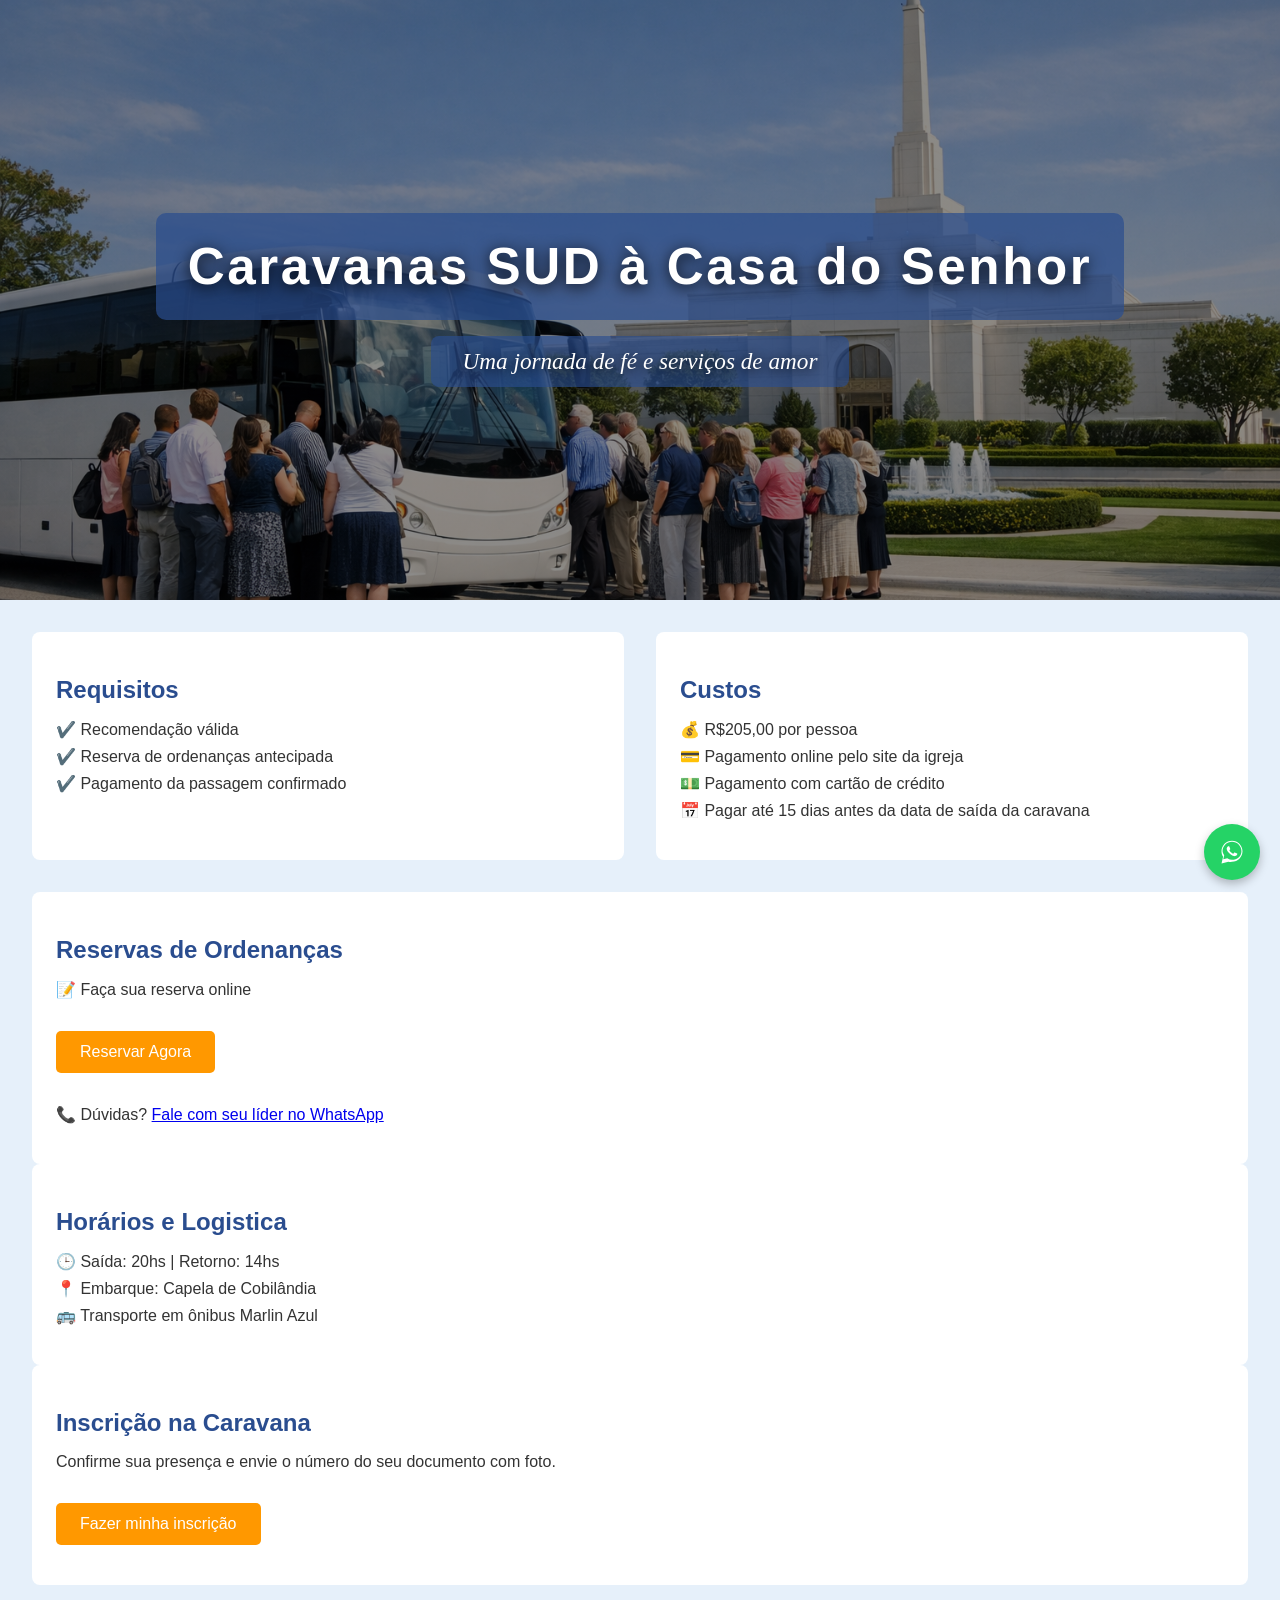
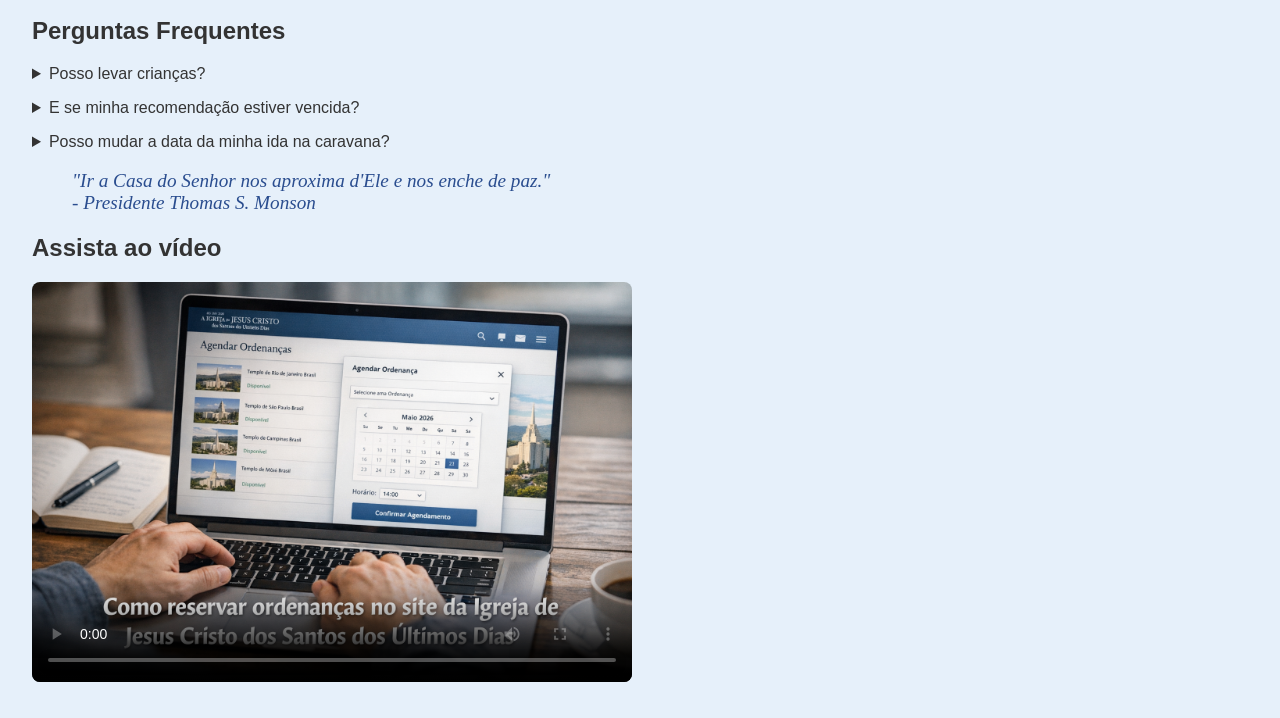
==== index.html @ b92675b8 "melhora no whats" ====
<!DOCTYPE html>
<html lang="pt-BR">
<head>
    <meta charset="UTF-8">
    <meta name="viewport" content="width=device-width, initial-scale=1.0">
    <title>Caravanas SUD ao Templo</title>
	<!-- Estilo CSS -->
    <link rel="stylesheet" href="style.css" />
</head>
<body>
    <header>
        <!-- Imagem do cabeçalho -->
        <img src="img/onibus_com_templo.png" alt="Ônibus e templo" class="header-img" />
        <!-- Texto sobre a imagem do cabeçalho -->
        <div class="header-text">
            <h1>Caravanas SUD à Casa do Senhor</h1>
            <p class="subtitle">Uma jornada de fé e serviços de amor</p>
        </div>
	</header>
	
	<main>
		<!-- Seção de requisitos -->
		<section class="grid">
			<!-- Cartão de requisitos -->
			<div class="card">
				<!-- Título do cartão -->
				<h2>Requisitos</h2>
				<!-- Lista de requisitos -->
				<ul>
					<li>✔️ Recomendação válida</li>
					<li>✔️ Reserva de ordenanças antecipada</li>
					<li>✔️ Pagamento da passagem confirmado</li>
				</ul>
			</div>
			<!-- Cartão de custos -->
			<div class="card">
				<!-- Título do cartão -->
				<h2>Custos</h2>
				<!-- Lista de custos -->
				<ul>
					<li>💰 R$205,00 por pessoa</li>
					<li>💳 Pagamento online pelo site da igreja</li>
					<li>💵 Pagamento com cartão de crédito</li>
					<li>📅 Pagar até 15 dias antes da data de saída da caravana</li>
				</ul>
			</div>
		</section>
		<!-- Seção de reservas -->
		<section class="reservas">
			<!-- Cartão de reservas -->
			<div class="card">
				<h2>Reservas de Ordenanças</h2>
				<p>📝 Faça sua reserva online</p>
				<!-- Botão de reserva -->
				<button onclick="window.open('https://www.churchofjesuschrist.org/', '_blank')">Reservar Agora</button>
				<p>📞 Dúvidas? <a id="linkDuvidasWhatsapp" href="https://wa.me/5527988571560" target="_blank" rel="noopener">Fale com seu líder no WhatsApp</a></p>
			</div>
			<!-- Cartão de horários e logística -->
			<div class="card">
				<h2>Horários e Logistica</h2>
				<ul>
					<li>🕒 Saída: 20hs | Retorno: 14hs</li>
					<li>📍 Embarque: Capela de Cobilândia</li>
					<li>🚌 Transporte em ônibus Marlin Azul</li>
				</ul>
			</div>
		</section>
		<!-- Seção de inscrição -->
		<section class="inscricao">
			<div class="card">
				<h2>Inscrição na Caravana</h2>
				<p>Confirme sua presença e envie o número do seu documento com foto.</p>
				<button id="btnAbrirInscricao">Fazer minha inscrição</button>
			</div>
		</section>

		<!-- Modal de inscrição (busca -> confirmação -> documento -> sucesso) -->
		<div id="modalConfirmacao" class="modal-overlay" hidden>
			<div class="modal">
				<button id="btnFecharModalX" class="modal-fechar" aria-label="Fechar">&times;</button>

				<div id="etapaBusca">
					<h3>Digite seu nome completo</h3>
					<div class="busca-nome">
						<input type="text" id="inputNome" placeholder="Digite seu nome..." autocomplete="off" />
						<ul id="listaResultados" class="resultados-busca" hidden></ul>
					</div>
					<p id="buscaMensagem" class="busca-mensagem" hidden></p>
				</div>

				<div id="etapaConfirmar" hidden>
					<h3>É você?</h3>
					<p id="modalNome" class="modal-nome"></p>
					<p id="modalNascimento" class="modal-nascimento"></p>
					<div class="modal-botoes">
						<button id="btnConfirmarSim">Sim, sou eu</button>
						<button id="btnConfirmarNao" class="btn-secundario">Não sou eu</button>
					</div>
				</div>

				<div id="etapaDocumento" hidden>
					<h3>Confirmar inscrição</h3>
					<label for="inputDocumento">Número do documento (com foto)</label>
					<input type="text" id="inputDocumento" placeholder="Ex: nº do RG ou CNH" />
					<button id="btnEnviarInscricao">Enviar inscrição</button>
					<p id="modalErro" class="modal-erro" hidden></p>
				</div>

				<div id="etapaSucesso" hidden>
					<p class="modal-sucesso">✅ Inscrição confirmada com sucesso!</p>
					<button id="btnFecharModal">Fechar</button>
				</div>
			</div>
		</div>

		<!-- Seção de perguntas frequentes -->
		<section class="faq">
			<h2>Perguntas Frequentes</h2>
			<!-- Pergunta 1 -->
			<details><summary>Posso levar crianças?</summary>Sim, desde que tenha um adulto responsável para cuidar dela</details>
			<!-- Pergunta 2 -->
			<details><summary>E se minha recomendação estiver vencida?</summary>É necessário renová-la antes da data de saída da caravana, se esse for o seu caso recomenda-se entrar em contato com o secretário da sua Ala e solicitar uma entrevista com um membro do bispado o mas rápido possível</details>
			<!-- Pergunta 3 -->
			<details><summary>Posso mudar a data da minha ida na caravana?</summary>Sim, desde que haja vagas disponíveis e seja feito dentro do prazo estabelecido que é de 15 dias antes da data de saída</details>
		</section>
		<!-- Seção de inspiração -->
		<section class="inspiração">
			<blockquote>"Ir a Casa do Senhor nos aproxima d'Ele e nos enche de paz."<br><span>- Presidente Thomas S. Monson</span></blockquote>
		</section>
		<!-- Seção de vídeo -->
		<section class="video">
			<h2>Assista ao vídeo</h2>
			<!-- Vídeo de apresentação -->
			<video id="videoCaravanas" controls width="600" poster="img/poster-reservas.png">
				<source src="videos/video-reservas.mp4.mp4" type="video/mp4">
				Seu navegador não suporta vídeo HTML5.
			</video>
		</section>
	</main>

	<!-- Botão flutuante de WhatsApp -->
	<a id="btnWhatsappFlutuante" href="https://wa.me/5527988571560" target="_blank" rel="noopener" class="whatsapp-flutuante" aria-label="Falar com o líder no WhatsApp">
		<svg viewBox="0 0 32 32" width="28" height="28" fill="#ffffff" aria-hidden="true">
			<path d="M16.004 3C9.377 3 4 8.373 4 15c0 2.34.66 4.523 1.804 6.383L4 29l7.803-1.77A11.94 11.94 0 0 0 16.004 27C22.63 27 28 21.627 28 15S22.63 3 16.004 3Zm0 21.818a9.77 9.77 0 0 1-4.98-1.363l-.357-.213-4.63 1.05 1.08-4.51-.234-.37A9.78 9.78 0 0 1 5.2 15c0-5.965 4.84-10.818 10.804-10.818S26.8 9.035 26.8 15 21.968 24.818 16.004 24.818Zm5.4-7.34c-.296-.15-1.75-.865-2.02-.964-.272-.1-.47-.148-.668.148-.198.297-.766.964-.94 1.163-.173.198-.346.223-.643.074-.296-.148-1.252-.462-2.385-1.474-.882-.788-1.478-1.76-1.65-2.057-.173-.297-.018-.457.13-.605.134-.133.297-.347.445-.52.148-.174.198-.298.297-.496.099-.198.05-.372-.025-.52-.074-.149-.667-1.61-.914-2.204-.24-.578-.484-.5-.667-.51-.173-.008-.371-.01-.569-.01-.198 0-.52.074-.792.372-.272.297-1.04 1.017-1.04 2.48 0 1.463 1.065 2.876 1.213 3.075.148.198 2.096 3.2 5.078 4.487.71.306 1.263.489 1.694.626.712.227 1.36.195 1.872.118.571-.085 1.75-.716 1.997-1.408.247-.693.247-1.286.173-1.41-.074-.123-.271-.198-.568-.347Z"/>
		</svg>
	</a>

	<!-- Modal: sobre o que a pessoa tem dúvidas -->
	<div id="modalDuvidas" class="modal-overlay" hidden>
		<div class="modal">
			<button id="btnFecharModalDuvidasX" class="modal-fechar" aria-label="Fechar">&times;</button>

			<div id="etapaAssunto">
				<h3>Sobre o que você tem dúvidas?</h3>
				<ul class="lista-assuntos">
					<li data-assunto="Requisitos para participar">Requisitos para participar</li>
					<li data-assunto="Custos e pagamento">Custos e pagamento</li>
					<li data-assunto="Reservas de Ordenanças">Reservas de Ordenanças</li>
					<li data-assunto="Horários e embarque">Horários e embarque</li>
					<li data-assunto="Inscrição na caravana">Inscrição na caravana</li>
					<li data-assunto="Outro assunto">Outro assunto</li>
				</ul>
			</div>

			<div id="etapaConfirmarDuvida" hidden>
				<h3>Confirmar mensagem</h3>
				<p id="previewMensagemDuvida" class="modal-nome"></p>
				<div class="modal-botoes">
					<button id="btnEnviarDuvidaWhatsapp">Enviar no WhatsApp</button>
					<button id="btnVoltarAssunto" class="btn-secundario">Voltar</button>
				</div>
			</div>
		</div>
	</div>

	<!-- Script principal -->
	<script src="script.js"></script>
</body>
</html>
---- style.css ----
/* Estilos para a página de Caravanas SUD ao Templo */
*, *::before, *::after {
	box-sizing: border-box;
}
body {
	font-family: 'Open Sans', sans-serif;
	background-color: #E6F0FA;
	color: #333;
	margin: 0;
	padding: 0;
}
/* Estilos para o cabeçalho */
header {
	position: relative;
	text-align: center;
}
/* Estilos para a imagem do cabeçalho */
.header-img {
	width: 100%;
	max-height: 600px;
	object-fit: cover;
	display: block;
}
/* Overlay de texto sobre a imagem do cabeçalho */
.header-text {
	position: absolute;
	top: 0;
	right: 0;
	bottom: 0;
	left: 0;
	display: flex;
	flex-direction: column;
	justify-content: center;
	align-items: center;
	padding: 2rem;
	color: #ffffff;
	background: linear-gradient(rgba(0,0,0,0.45), rgba(0,0,0,0.45));
}
.header-text h1 {
	font-family: 'Montserrat', sans-serif;
	font-size: 3.2rem;
	font-weight: 700;
	letter-spacing: 0.05em;
	margin: 0;
	text-shadow: 0 3px 15px rgba(0, 0, 0, 0.9);
	padding: 1.5rem 2rem;
	background: rgba(42, 77, 143, 0.7);
	border-radius: 10px;
}
.header-text .subtitle {
	font-family: 'Marriweather', serif;
	font-style: italic;
	font-size: 1.45rem;
	margin: 1rem 0 0;
	max-width: 900px;
	text-shadow: 0 2px 12px rgba(0, 0, 0, 0.9);
	padding: 0.75rem 2rem;
	background: rgba(42, 77, 143, 0.65);
	border-radius: 8px;
}
/* Estilos para o conteúdo principal */
main {
	padding: 2rem;
}
/* Estilos para a seção de informações e logística */
.grid {
	display: flex;
	gap: 2rem;
	flex-wrap: wrap;
	margin-bottom: 2rem;
}
/* Estilos para os cartões de informações */
.card {
	background-color: #ffffff;
	border-radius: 8px;
	padding: 1.5rem;
	flex: 1;
	min-width: 280px;
	box-shadow: 0 2px 6px rgba(0,0,0,0,.1);
}
/* Estilos para os títulos dos cartões */
.card h2 {
	color: #2A4D8F;
	margin-bottom: 1rem;
}
/* Estilos para as listas dentro dos cartões */
.card ul{
	list-style: none;
	padding: 0;
}
/* Estilos para os itens das listas dentro dos cartões */
.card li {
	margin-bottom: 0.5rem;
}
/* Estilos para os botões de ação */
button {
	background-color: #FF9800;
	color: white;
	border: none;
	padding: 0.75rem 1.5rem;
	font-size: 1rem;
	border-radius: 5px;
	cursor: pointer;
	margin: 1rem 0;
}
/* Estilos para os botões de ação ao passar o mouse */
.faq details {
	margin-bottom: 1rem;
}
/* Estilos para a seção de inspiração */
.inspiracao {
	text-align: center;
	margin-top: 2rem;
}
/* Estilos para as citações na seção de inspiração */
blockquote {
	font-family: 'Marriweather', serif;
	font-style: italic;
	font-size: 1.2rem;
	color: #2A4D8F;
}
/* Estilos para os autores das citações na seção de inspiração */
.video {
	margin-top: 1rem;
}
/* Estilos para a seção de vídeo */
.video img {
	width: 100%;
	max-width: 400px;
	border-radius: 8px;
}
.video video {
	width: 100%;
	max-width: 600px;
	height: auto;
	border-radius: 8px;
}

/* Botão flutuante de WhatsApp */
.whatsapp-flutuante {
	position: fixed;
	right: 1.25rem;
	bottom: 1.25rem;
	width: 56px;
	height: 56px;
	background-color: #25D366;
	border-radius: 50%;
	display: flex;
	align-items: center;
	justify-content: center;
	box-shadow: 0 4px 10px rgba(0,0,0,0.25);
	z-index: 200;
	text-decoration: none;
}
.whatsapp-flutuante:hover {
	background-color: #1ebe57;
}

/* Estilos para a seção de inscrição */
.inscricao {
	margin-bottom: 2rem;
}
.busca-nome {
	position: relative;
	max-width: 480px;
}
.busca-nome input {
	width: 100%;
	box-sizing: border-box;
	padding: 0.75rem 1rem;
	font-size: 1rem;
	border: 1px solid #ccc;
	border-radius: 5px;
}
.resultados-busca {
	list-style: none;
	margin: 0.25rem 0 0;
	padding: 0;
	position: absolute;
	top: 100%;
	left: 0;
	right: 0;
	background: #fff;
	border: 1px solid #ddd;
	border-radius: 5px;
	box-shadow: 0 4px 10px rgba(0,0,0,0.1);
	max-height: 260px;
	overflow-y: auto;
	z-index: 10;
}
.resultados-busca li {
	padding: 0.65rem 1rem;
	cursor: pointer;
	border-bottom: 1px solid #f0f0f0;
}
.resultados-busca li:last-child {
	border-bottom: none;
}
.resultados-busca li:hover {
	background-color: #E6F0FA;
}
.busca-mensagem {
	margin-top: 0.5rem;
	color: #555;
}

/* Estilos para o modal de confirmação */
.modal-overlay {
	position: fixed;
	inset: 0;
	background: rgba(0,0,0,0.5);
	display: flex;
	align-items: center;
	justify-content: center;
	z-index: 100;
	padding: 1rem;
}
/* [hidden] precisa vencer o display:flex acima, senão o modal aparece mesmo fechado */
.modal-overlay[hidden] {
	display: none;
}
.modal {
	background: #fff;
	border-radius: 8px;
	padding: 2rem;
	max-width: 420px;
	width: 100%;
	position: relative;
}
.modal h3 {
	color: #2A4D8F;
	margin-top: 0;
}
.modal-nome {
	font-size: 1.2rem;
	font-weight: bold;
}
.modal-nascimento {
	color: #555;
}
.modal-botoes {
	display: flex;
	gap: 1rem;
	flex-wrap: wrap;
}
.btn-secundario {
	background-color: #ccc;
	color: #333;
}
.modal-fechar {
	position: absolute;
	top: 0.5rem;
	right: 0.75rem;
	background: none;
	color: #333;
	font-size: 1.5rem;
	padding: 0;
	margin: 0;
	line-height: 1;
}
#etapaDocumento input {
	width: 100%;
	box-sizing: border-box;
	padding: 0.65rem 1rem;
	font-size: 1rem;
	border: 1px solid #ccc;
	border-radius: 5px;
	margin: 0.5rem 0 1rem;
}
.modal-erro {
	color: #c0392b;
}
.modal-sucesso {
	font-size: 1.1rem;
}

/* Estilos para o modal de dúvidas */
.lista-assuntos {
	list-style: none;
	margin: 0;
	padding: 0;
}
.lista-assuntos li {
	padding: 0.75rem 1rem;
	border: 1px solid #ddd;
	border-radius: 5px;
	margin-bottom: 0.6rem;
	cursor: pointer;
}
.lista-assuntos li:hover {
	background-color: #E6F0FA;
	border-color: #2A4D8F;
}

/* Responsividade para tablets e celulares */
@media (max-width: 768px) {
	main {
		padding: 1rem;
	}
	.header-img {
		max-height: 320px;
	}
	.header-text {
		padding: 1rem;
	}
	.header-text h1 {
		font-size: 2rem;
		padding: 1rem 1.25rem;
	}
	.header-text .subtitle {
		font-size: 1.1rem;
		padding: 0.5rem 1.25rem;
	}
	.grid {
		gap: 1rem;
	}
	.card {
		min-width: 100%;
		padding: 1.25rem;
	}
	button {
		width: 100%;
		padding: 0.85rem 1rem;
	}
	.modal-botoes {
		flex-direction: column;
	}
	.modal-botoes button {
		width: 100%;
	}
	.modal {
		padding: 1.5rem;
	}
	.busca-nome {
		max-width: 100%;
	}
	.whatsapp-flutuante {
		right: 1rem;
		bottom: 1rem;
		width: 50px;
		height: 50px;
	}
}

@media (max-width: 480px) {
	.header-text h1 {
		font-size: 1.5rem;
	}
	.header-text .subtitle {
		font-size: 0.95rem;
	}
}
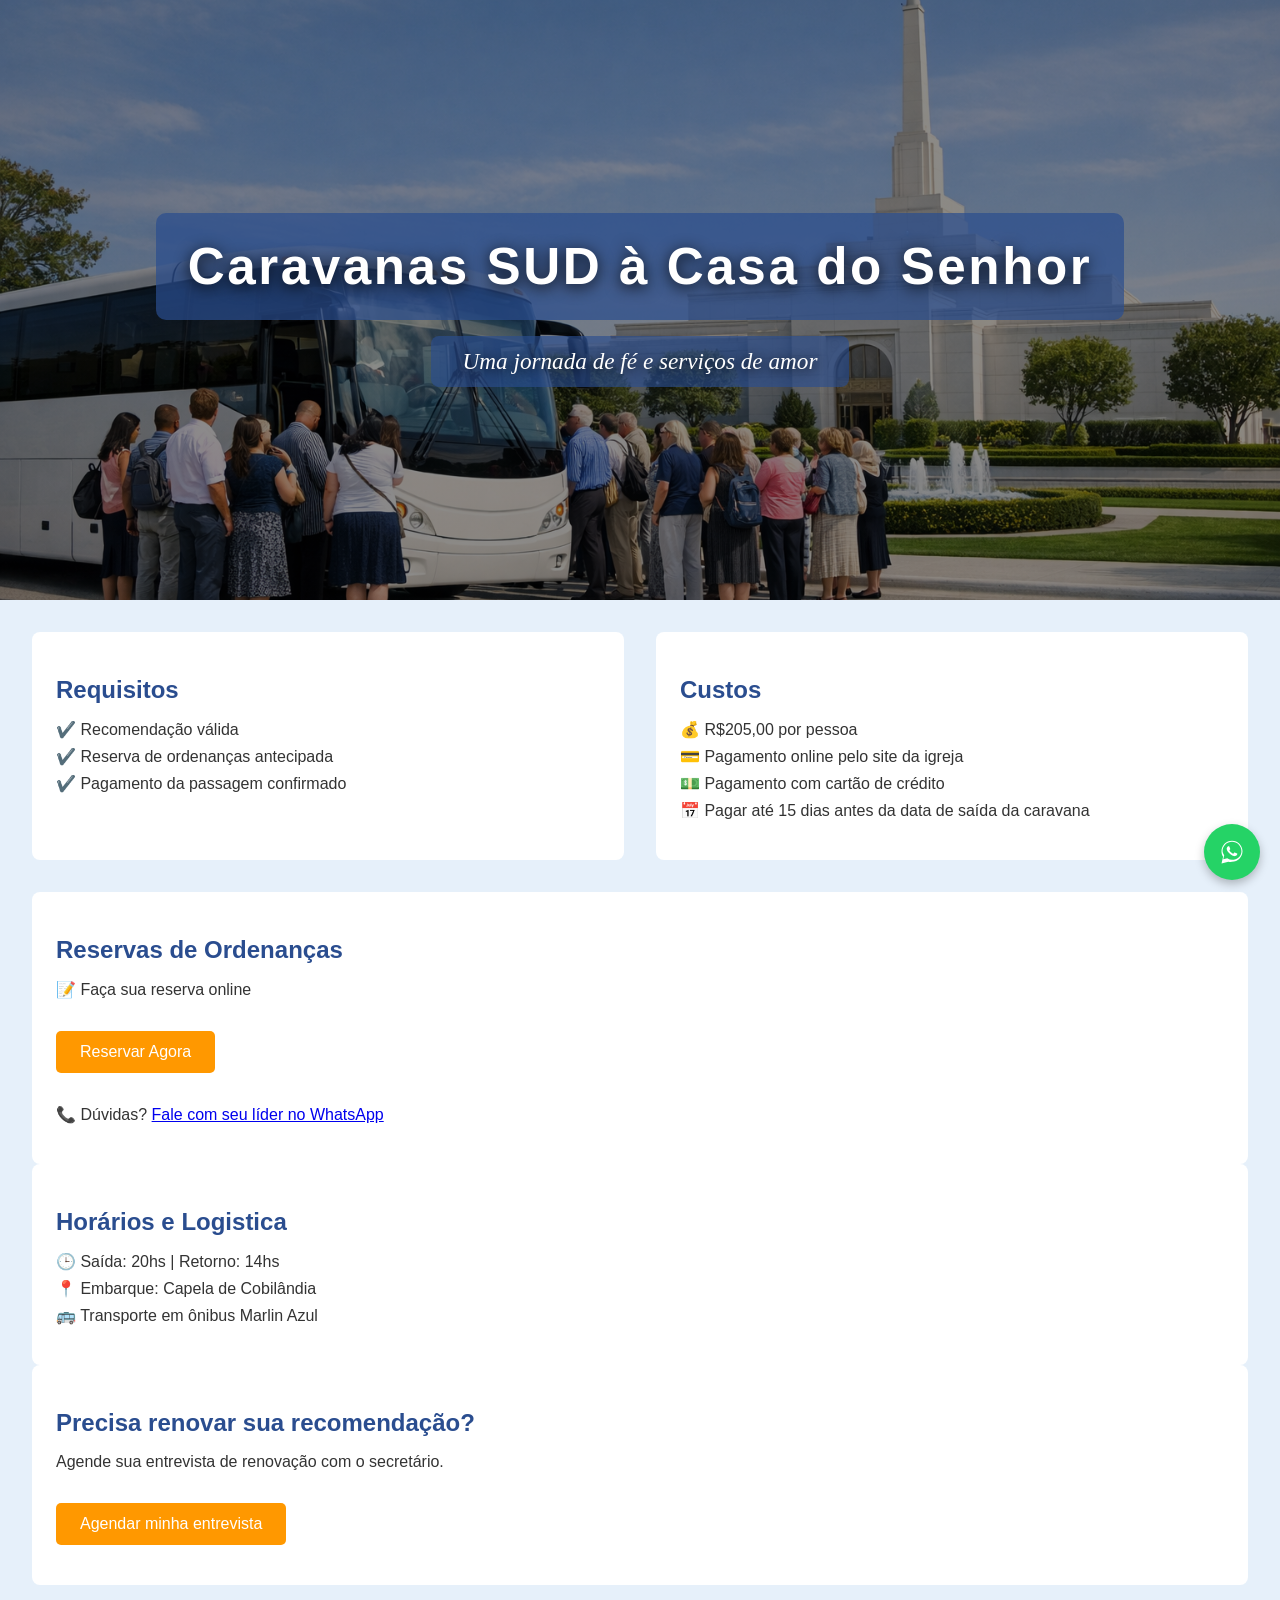
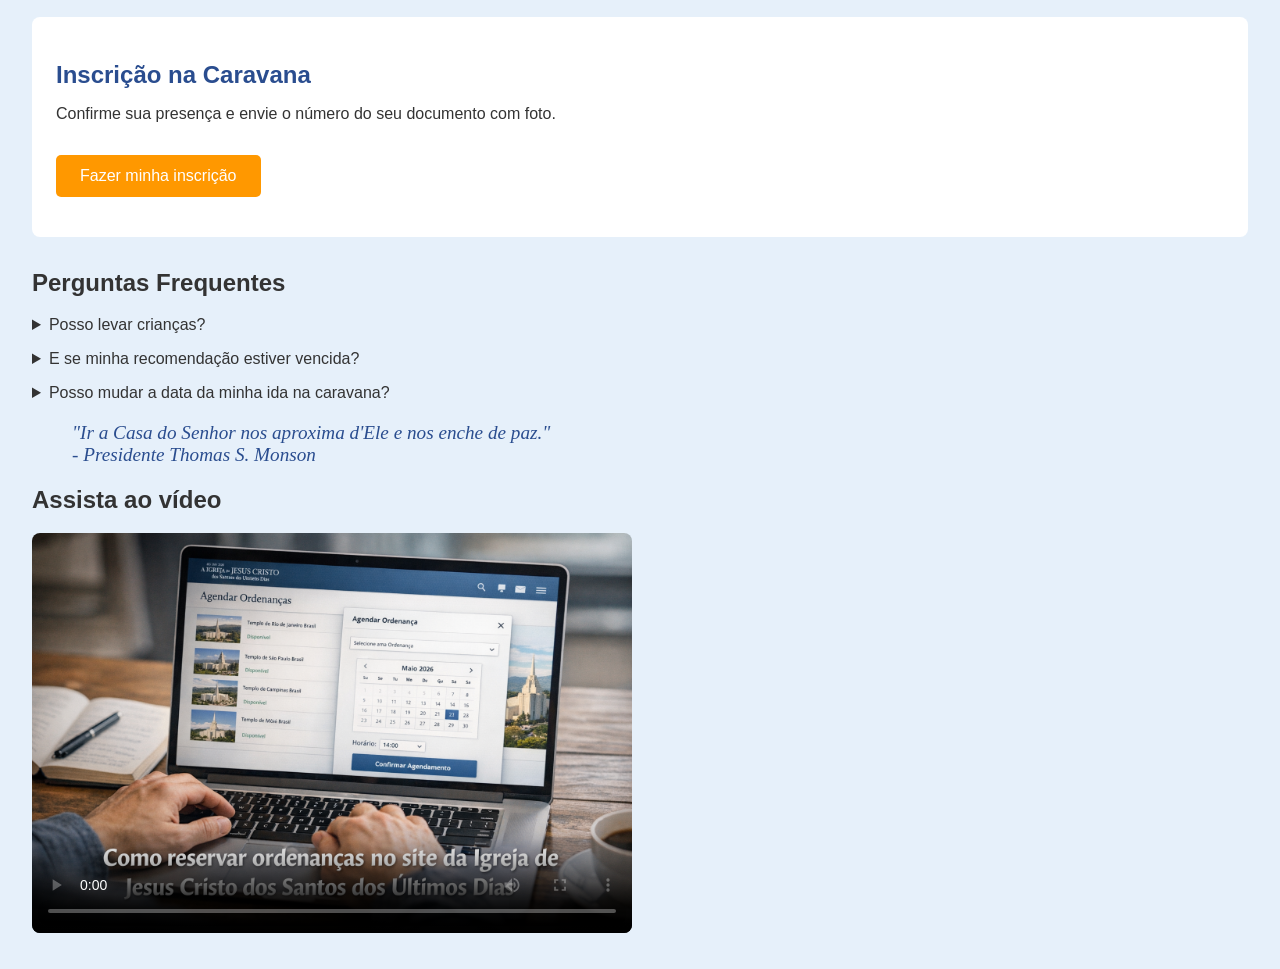
==== commit 06c6132d: "divisão de responsabilidades" ====
--- a/index.html
+++ b/index.html
@@ -4,8 +4,11 @@
     <meta charset="UTF-8">
     <meta name="viewport" content="width=device-width, initial-scale=1.0">
     <title>Caravanas SUD ao Templo</title>
-	<!-- Estilo CSS -->
-    <link rel="stylesheet" href="style.css" />
+	<!-- Estilos -->
+    <link rel="stylesheet" href="css/base.css" />
+    <link rel="stylesheet" href="css/modais.css" />
+    <link rel="stylesheet" href="css/calendario.css" />
+    <link rel="stylesheet" href="css/responsivo.css" />
 </head>
 <body>
     <header>
@@ -17,7 +20,7 @@
             <p class="subtitle">Uma jornada de fé e serviços de amor</p>
         </div>
 	</header>
-	
+
 	<main>
 		<!-- Seção de requisitos -->
 		<section class="grid">
@@ -65,6 +68,15 @@
 				</ul>
 			</div>
 		</section>
+		<!-- Seção de renovação de recomendação -->
+		<section class="recomendacao">
+			<div class="card">
+				<h2>Precisa renovar sua recomendação?</h2>
+				<p>Agende sua entrevista de renovação com o secretário.</p>
+				<button id="btnAgendarEntrevista">Agendar minha entrevista</button>
+			</div>
+		</section>
+
 		<!-- Seção de inscrição -->
 		<section class="inscricao">
 			<div class="card">
@@ -74,44 +86,11 @@
 			</div>
 		</section>
 
-		<!-- Modal de inscrição (busca -> confirmação -> documento -> sucesso) -->
-		<div id="modalConfirmacao" class="modal-overlay" hidden>
-			<div class="modal">
-				<button id="btnFecharModalX" class="modal-fechar" aria-label="Fechar">&times;</button>
+		<!-- Modal de inscrição, carregado de partials/modal-inscricao.html -->
+		<div data-partial="partials/modal-inscricao.html"></div>
 
-				<div id="etapaBusca">
-					<h3>Digite seu nome completo</h3>
-					<div class="busca-nome">
-						<input type="text" id="inputNome" placeholder="Digite seu nome..." autocomplete="off" />
-						<ul id="listaResultados" class="resultados-busca" hidden></ul>
-					</div>
-					<p id="buscaMensagem" class="busca-mensagem" hidden></p>
-				</div>
-
-				<div id="etapaConfirmar" hidden>
-					<h3>É você?</h3>
-					<p id="modalNome" class="modal-nome"></p>
-					<p id="modalNascimento" class="modal-nascimento"></p>
-					<div class="modal-botoes">
-						<button id="btnConfirmarSim">Sim, sou eu</button>
-						<button id="btnConfirmarNao" class="btn-secundario">Não sou eu</button>
-					</div>
-				</div>
-
-				<div id="etapaDocumento" hidden>
-					<h3>Confirmar inscrição</h3>
-					<label for="inputDocumento">Número do documento (com foto)</label>
-					<input type="text" id="inputDocumento" placeholder="Ex: nº do RG ou CNH" />
-					<button id="btnEnviarInscricao">Enviar inscrição</button>
-					<p id="modalErro" class="modal-erro" hidden></p>
-				</div>
-
-				<div id="etapaSucesso" hidden>
-					<p class="modal-sucesso">✅ Inscrição confirmada com sucesso!</p>
-					<button id="btnFecharModal">Fechar</button>
-				</div>
-			</div>
-		</div>
+		<!-- Modal de agendamento de entrevista, carregado de partials/modal-entrevista.html -->
+		<div data-partial="partials/modal-entrevista.html"></div>
 
 		<!-- Seção de perguntas frequentes -->
 		<section class="faq">
@@ -145,35 +124,15 @@
 		</svg>
 	</a>
 
-	<!-- Modal: sobre o que a pessoa tem dúvidas -->
-	<div id="modalDuvidas" class="modal-overlay" hidden>
-		<div class="modal">
-			<button id="btnFecharModalDuvidasX" class="modal-fechar" aria-label="Fechar">&times;</button>
+	<!-- Modal de dúvidas, carregado de partials/modal-duvidas.html -->
+	<div data-partial="partials/modal-duvidas.html"></div>
 
-			<div id="etapaAssunto">
-				<h3>Sobre o que você tem dúvidas?</h3>
-				<ul class="lista-assuntos">
-					<li data-assunto="Requisitos para participar">Requisitos para participar</li>
-					<li data-assunto="Custos e pagamento">Custos e pagamento</li>
-					<li data-assunto="Reservas de Ordenanças">Reservas de Ordenanças</li>
-					<li data-assunto="Horários e embarque">Horários e embarque</li>
-					<li data-assunto="Inscrição na caravana">Inscrição na caravana</li>
-					<li data-assunto="Outro assunto">Outro assunto</li>
-				</ul>
-			</div>
-
-			<div id="etapaConfirmarDuvida" hidden>
-				<h3>Confirmar mensagem</h3>
-				<p id="previewMensagemDuvida" class="modal-nome"></p>
-				<div class="modal-botoes">
-					<button id="btnEnviarDuvidaWhatsapp">Enviar no WhatsApp</button>
-					<button id="btnVoltarAssunto" class="btn-secundario">Voltar</button>
-				</div>
-			</div>
-		</div>
-	</div>
-
-	<!-- Script principal -->
-	<script src="script.js"></script>
+	<!-- Scripts (nesta ordem: config primeiro, partials carregam os modais, depois cada funcionalidade) -->
+	<script src="js/config.js" defer></script>
+	<script src="js/partials.js" defer></script>
+	<script src="js/video.js" defer></script>
+	<script src="js/inscricao.js" defer></script>
+	<script src="js/duvidas.js" defer></script>
+	<script src="js/entrevista.js" defer></script>
 </body>
-</html>+</html>
--- a/css/base.css
+++ b/css/base.css
@@ -0,0 +1,172 @@
+/* Estilos base do site: reset, cabeçalho, cartões, botões e seções gerais */
+*, *::before, *::after {
+	box-sizing: border-box;
+}
+body {
+	font-family: 'Open Sans', sans-serif;
+	background-color: #E6F0FA;
+	color: #333;
+	margin: 0;
+	padding: 0;
+}
+
+/* Cabeçalho */
+header {
+	position: relative;
+	text-align: center;
+}
+.header-img {
+	width: 100%;
+	max-height: 600px;
+	object-fit: cover;
+	display: block;
+}
+.header-text {
+	position: absolute;
+	top: 0;
+	right: 0;
+	bottom: 0;
+	left: 0;
+	display: flex;
+	flex-direction: column;
+	justify-content: center;
+	align-items: center;
+	padding: 2rem;
+	color: #ffffff;
+	background: linear-gradient(rgba(0,0,0,0.45), rgba(0,0,0,0.45));
+}
+.header-text h1 {
+	font-family: 'Montserrat', sans-serif;
+	font-size: 3.2rem;
+	font-weight: 700;
+	letter-spacing: 0.05em;
+	margin: 0;
+	text-shadow: 0 3px 15px rgba(0, 0, 0, 0.9);
+	padding: 1.5rem 2rem;
+	background: rgba(42, 77, 143, 0.7);
+	border-radius: 10px;
+}
+.header-text .subtitle {
+	font-family: 'Marriweather', serif;
+	font-style: italic;
+	font-size: 1.45rem;
+	margin: 1rem 0 0;
+	max-width: 900px;
+	text-shadow: 0 2px 12px rgba(0, 0, 0, 0.9);
+	padding: 0.75rem 2rem;
+	background: rgba(42, 77, 143, 0.65);
+	border-radius: 8px;
+}
+
+/* Conteúdo principal */
+main {
+	padding: 2rem;
+}
+
+/* Seção em grade (requisitos/custos) */
+.grid {
+	display: flex;
+	gap: 2rem;
+	flex-wrap: wrap;
+	margin-bottom: 2rem;
+}
+
+/* Cartões de informação */
+.card {
+	background-color: #ffffff;
+	border-radius: 8px;
+	padding: 1.5rem;
+	flex: 1;
+	min-width: 280px;
+	box-shadow: 0 2px 6px rgba(0,0,0,0,.1);
+}
+.card h2 {
+	color: #2A4D8F;
+	margin-bottom: 1rem;
+}
+.card ul {
+	list-style: none;
+	padding: 0;
+}
+.card li {
+	margin-bottom: 0.5rem;
+}
+
+/* Botões de ação */
+button {
+	background-color: #FF9800;
+	color: white;
+	border: none;
+	padding: 0.75rem 1.5rem;
+	font-size: 1rem;
+	font-family: inherit;
+	border-radius: 5px;
+	cursor: pointer;
+	margin: 1rem 0;
+	transition: background-color 0.15s ease, transform 0.1s ease;
+}
+button:hover {
+	background-color: #e08600;
+}
+button:active {
+	transform: scale(0.98);
+}
+
+/* Perguntas frequentes */
+.faq details {
+	margin-bottom: 1rem;
+}
+
+/* Seção de inspiração */
+.inspiracao {
+	text-align: center;
+	margin-top: 2rem;
+}
+blockquote {
+	font-family: 'Marriweather', serif;
+	font-style: italic;
+	font-size: 1.2rem;
+	color: #2A4D8F;
+}
+
+/* Seção de vídeo */
+.video {
+	margin-top: 1rem;
+}
+.video img {
+	width: 100%;
+	max-width: 400px;
+	border-radius: 8px;
+}
+.video video {
+	width: 100%;
+	max-width: 600px;
+	height: auto;
+	border-radius: 8px;
+}
+
+/* Seção de inscrição / recomendação (só o espaçamento; o resto está em modais.css) */
+.inscricao,
+.recomendacao {
+	margin-bottom: 2rem;
+}
+
+/* Botão flutuante de WhatsApp */
+.whatsapp-flutuante {
+	position: fixed;
+	right: 1.25rem;
+	bottom: 1.25rem;
+	width: 56px;
+	height: 56px;
+	background-color: #25D366;
+	border-radius: 50%;
+	display: flex;
+	align-items: center;
+	justify-content: center;
+	box-shadow: 0 4px 10px rgba(0,0,0,0.25);
+	z-index: 200;
+	text-decoration: none;
+}
+.whatsapp-flutuante:hover {
+	background-color: #1ebe57;
+}
--- a/css/modais.css
+++ b/css/modais.css
@@ -0,0 +1,191 @@
+/* Estilos comuns aos 3 modais (inscrição, dúvidas e agendamento de entrevista) */
+
+/* Campo de busca por nome (modal de inscrição) */
+.busca-nome {
+	position: relative;
+	max-width: 480px;
+}
+.busca-nome input {
+	width: 100%;
+	box-sizing: border-box;
+	padding: 0.75rem 1rem;
+	font-size: 1rem;
+	border: 1px solid #ccc;
+	border-radius: 5px;
+}
+.resultados-busca {
+	list-style: none;
+	margin: 0.25rem 0 0;
+	padding: 0;
+	position: absolute;
+	top: 100%;
+	left: 0;
+	right: 0;
+	background: #fff;
+	border: 1px solid #ddd;
+	border-radius: 5px;
+	box-shadow: 0 4px 10px rgba(0,0,0,0.1);
+	max-height: 260px;
+	overflow-y: auto;
+	z-index: 10;
+}
+.resultados-busca li {
+	padding: 0.65rem 1rem;
+	cursor: pointer;
+	border-bottom: 1px solid #f0f0f0;
+}
+.resultados-busca li:last-child {
+	border-bottom: none;
+}
+.resultados-busca li:hover {
+	background-color: #E6F0FA;
+}
+.busca-mensagem {
+	margin-top: 0.5rem;
+	color: #555;
+}
+
+/* Estrutura geral do modal */
+.modal-overlay {
+	position: fixed;
+	inset: 0;
+	background: rgba(0,0,0,0.5);
+	display: flex;
+	align-items: center;
+	justify-content: center;
+	z-index: 100;
+	padding: 1rem;
+}
+/* [hidden] precisa vencer o display:flex acima, senão o modal aparece mesmo fechado */
+.modal-overlay[hidden] {
+	display: none;
+}
+.modal {
+	background: #fff;
+	border-radius: 10px;
+	padding: 2rem;
+	max-width: 420px;
+	width: 100%;
+	position: relative;
+	box-shadow: 0 10px 30px rgba(0,0,0,0.3);
+}
+.modal h3 {
+	color: #2A4D8F;
+	margin-top: 0;
+}
+.modal-nome {
+	font-size: 1.2rem;
+	font-weight: bold;
+	color: #2A4D8F;
+}
+.modal-nascimento {
+	color: #555;
+}
+.modal-botoes {
+	display: flex;
+	gap: 1rem;
+	flex-wrap: wrap;
+}
+.btn-secundario {
+	background-color: #e2e6ea;
+	color: #333;
+}
+.btn-secundario:hover {
+	background-color: #d3d8dd;
+}
+.modal-fechar {
+	position: absolute;
+	top: 0.75rem;
+	right: 0.75rem;
+	width: 32px;
+	height: 32px;
+	display: flex;
+	align-items: center;
+	justify-content: center;
+	background: #E6F0FA;
+	color: #2A4D8F;
+	font-size: 1.3rem;
+	padding: 0;
+	margin: 0;
+	line-height: 1;
+	border-radius: 50%;
+}
+.modal-fechar:hover {
+	background: #2A4D8F;
+	color: #fff;
+}
+
+/* Campos de texto dentro do modal (ex: número do documento) */
+#etapaDocumento input {
+	width: 100%;
+	box-sizing: border-box;
+	padding: 0.65rem 1rem;
+	font-size: 1rem;
+	border: 1px solid #ccc;
+	border-radius: 5px;
+	margin: 0.5rem 0 1rem;
+}
+
+/* Seletores (dropdown) dentro do modal, ex: horário da entrevista */
+.modal select {
+	appearance: none;
+	-webkit-appearance: none;
+	-moz-appearance: none;
+	width: 100%;
+	box-sizing: border-box;
+	padding: 0.65rem 2.25rem 0.65rem 1rem;
+	font-size: 1rem;
+	font-family: inherit;
+	color: #333;
+	border: 1px solid #ccc;
+	border-radius: 5px;
+	margin: 0.5rem 0 1rem;
+	background-color: #fff;
+	background-image: url("data:image/svg+xml,%3Csvg xmlns='http://www.w3.org/2000/svg' viewBox='0 0 20 20' fill='%232A4D8F'%3E%3Cpath d='M5.25 7.5L10 12.25L14.75 7.5H5.25Z'/%3E%3C/svg%3E");
+	background-repeat: no-repeat;
+	background-position: right 0.85rem center;
+	background-size: 14px;
+	cursor: pointer;
+	transition: border-color 0.15s ease, box-shadow 0.15s ease;
+}
+.modal select:hover {
+	border-color: #2A4D8F;
+}
+.modal select:focus {
+	outline: none;
+	border-color: #2A4D8F;
+	box-shadow: 0 0 0 3px rgba(42,77,143,0.15);
+}
+
+/* Mensagens de erro e sucesso */
+.modal-erro {
+	color: #c0392b;
+	background-color: #fdecea;
+	border: 1px solid #f5c6c0;
+	border-radius: 5px;
+	padding: 0.65rem 0.9rem;
+	font-size: 0.9rem;
+}
+.modal-sucesso {
+	font-size: 1.1rem;
+}
+
+/* Lista de assuntos (modal de dúvidas) */
+.lista-assuntos {
+	list-style: none;
+	margin: 0;
+	padding: 0;
+}
+.lista-assuntos li {
+	padding: 0.75rem 1rem;
+	border: 1px solid #ddd;
+	border-radius: 5px;
+	margin-bottom: 0.6rem;
+	cursor: pointer;
+	transition: background-color 0.15s ease, border-color 0.15s ease;
+}
+.lista-assuntos li:hover {
+	background-color: #E6F0FA;
+	border-color: #2A4D8F;
+	color: #2A4D8F;
+}
--- a/css/calendario.css
+++ b/css/calendario.css
@@ -0,0 +1,89 @@
+/* Calendário customizado usado no agendamento de entrevista de recomendação */
+.calendario {
+	margin: 0.75rem 0 1rem;
+	background: #F7FAFD;
+	border: 1px solid #e1e8f0;
+	border-radius: 8px;
+	padding: 0.85rem;
+}
+.calendario-cabecalho {
+	display: flex;
+	align-items: center;
+	justify-content: space-between;
+	margin-bottom: 0.6rem;
+}
+.calendario-cabecalho span {
+	font-weight: bold;
+	color: #2A4D8F;
+	text-transform: capitalize;
+}
+.cal-nav {
+	background: #E6F0FA;
+	color: #2A4D8F;
+	border: none;
+	width: 30px;
+	height: 30px;
+	border-radius: 50%;
+	font-size: 1.1rem;
+	padding: 0;
+	margin: 0;
+	line-height: 1;
+}
+.cal-nav:hover {
+	background: #2A4D8F;
+	color: #fff;
+}
+.cal-nav:disabled {
+	opacity: 0.3;
+	cursor: not-allowed;
+	background: #E6F0FA;
+	color: #2A4D8F;
+}
+.calendario-dias-semana {
+	display: grid;
+	grid-template-columns: repeat(7, 1fr);
+	text-align: center;
+	font-size: 0.75rem;
+	color: #8a94a3;
+	margin-bottom: 0.35rem;
+}
+.calendario-grade {
+	display: grid;
+	grid-template-columns: repeat(7, 1fr);
+	gap: 4px;
+}
+.cal-dia {
+	aspect-ratio: 1;
+	width: 100%;
+	border: none;
+	background: #ffffff;
+	border-radius: 6px;
+	font-size: 0.85rem;
+	color: #333;
+	padding: 0;
+	margin: 0;
+	display: flex;
+	align-items: center;
+	justify-content: center;
+}
+.cal-dia:hover:not(:disabled) {
+	background-color: #E6F0FA;
+	color: #2A4D8F;
+}
+.cal-vazio {
+	background: transparent;
+	cursor: default;
+}
+.cal-dia-desabilitado {
+	background: transparent;
+	color: #c9d0da;
+	cursor: not-allowed;
+}
+.cal-dia-hoje {
+	box-shadow: inset 0 0 0 2px #2A4D8F;
+}
+.cal-dia-selecionado {
+	background-color: #FF9800 !important;
+	color: #fff !important;
+	font-weight: bold;
+}
--- a/css/responsivo.css
+++ b/css/responsivo.css
@@ -0,0 +1,58 @@
+/* Responsividade para tablets e celulares */
+@media (max-width: 768px) {
+	main {
+		padding: 1rem;
+	}
+	.header-img {
+		max-height: 320px;
+	}
+	.header-text {
+		padding: 1rem;
+	}
+	.header-text h1 {
+		font-size: 2rem;
+		padding: 1rem 1.25rem;
+	}
+	.header-text .subtitle {
+		font-size: 1.1rem;
+		padding: 0.5rem 1.25rem;
+	}
+	.grid {
+		gap: 1rem;
+	}
+	.card {
+		min-width: 100%;
+		padding: 1.25rem;
+	}
+	button {
+		width: 100%;
+		padding: 0.85rem 1rem;
+	}
+	.modal-botoes {
+		flex-direction: column;
+	}
+	.modal-botoes button {
+		width: 100%;
+	}
+	.modal {
+		padding: 1.5rem;
+	}
+	.busca-nome {
+		max-width: 100%;
+	}
+	.whatsapp-flutuante {
+		right: 1rem;
+		bottom: 1rem;
+		width: 50px;
+		height: 50px;
+	}
+}
+
+@media (max-width: 480px) {
+	.header-text h1 {
+		font-size: 1.5rem;
+	}
+	.header-text .subtitle {
+		font-size: 0.95rem;
+	}
+}
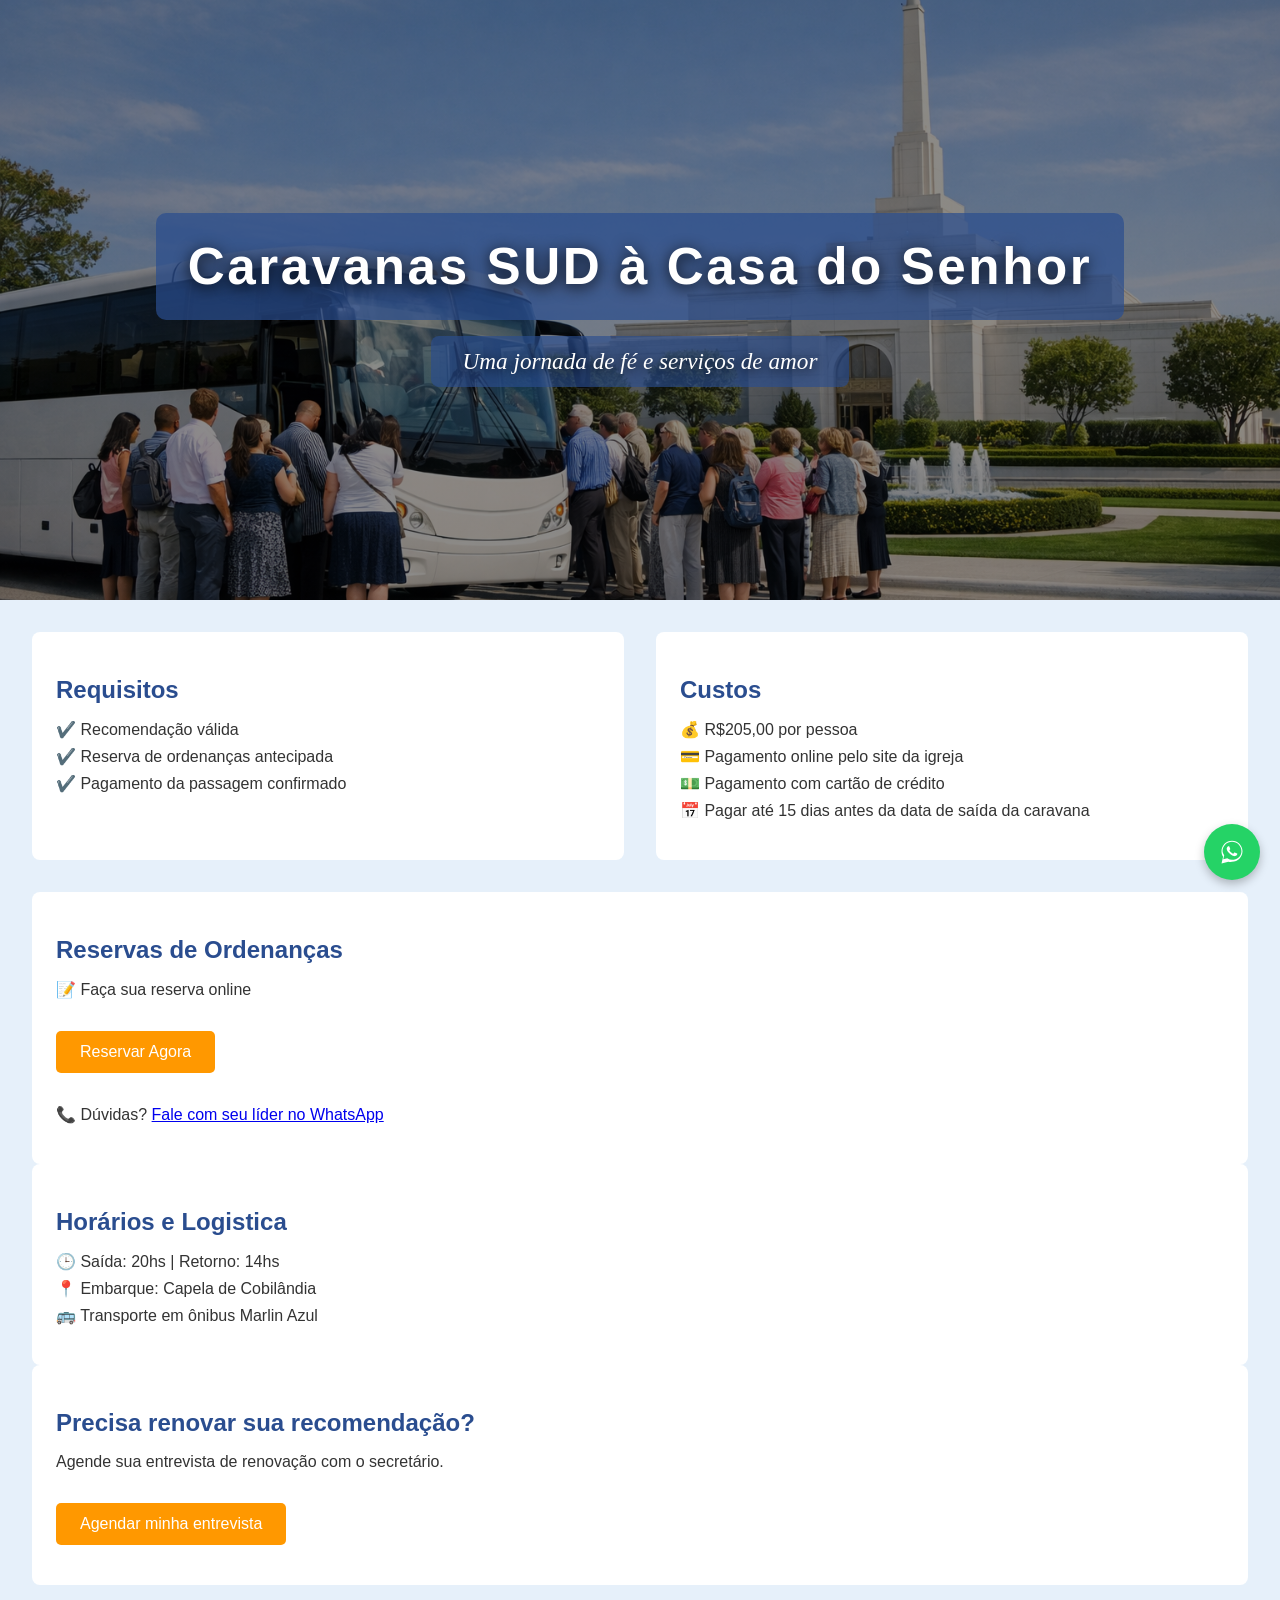
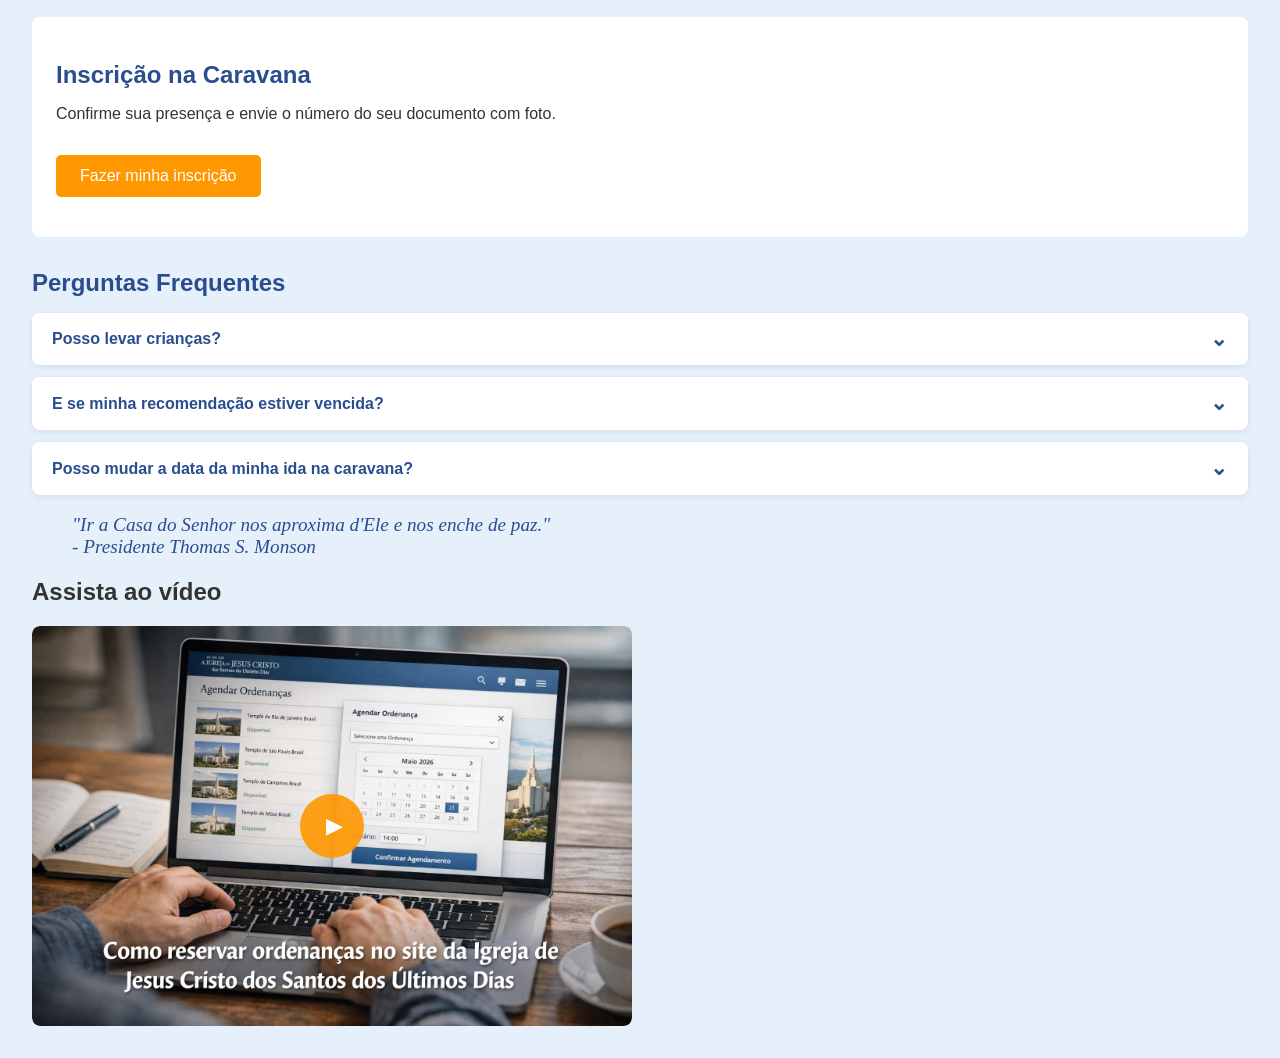
==== commit ebe3d6a0: "melhora do FAQ e player" ====
--- a/index.html
+++ b/index.html
@@ -8,6 +8,7 @@
     <link rel="stylesheet" href="css/base.css" />
     <link rel="stylesheet" href="css/modais.css" />
     <link rel="stylesheet" href="css/calendario.css" />
+    <link rel="stylesheet" href="css/video.css" />
     <link rel="stylesheet" href="css/responsivo.css" />
 </head>
 <body>
@@ -96,11 +97,20 @@
 		<section class="faq">
 			<h2>Perguntas Frequentes</h2>
 			<!-- Pergunta 1 -->
-			<details><summary>Posso levar crianças?</summary>Sim, desde que tenha um adulto responsável para cuidar dela</details>
+			<details>
+				<summary>Posso levar crianças?</summary>
+				<p>Sim, desde que tenha um adulto responsável para cuidar dela</p>
+			</details>
 			<!-- Pergunta 2 -->
-			<details><summary>E se minha recomendação estiver vencida?</summary>É necessário renová-la antes da data de saída da caravana, se esse for o seu caso recomenda-se entrar em contato com o secretário da sua Ala e solicitar uma entrevista com um membro do bispado o mas rápido possível</details>
+			<details>
+				<summary>E se minha recomendação estiver vencida?</summary>
+				<p>É necessário renová-la antes da data de saída da caravana, se esse for o seu caso recomenda-se entrar em contato com o secretário da sua Ala e solicitar uma entrevista com um membro do bispado o mas rápido possível</p>
+			</details>
 			<!-- Pergunta 3 -->
-			<details><summary>Posso mudar a data da minha ida na caravana?</summary>Sim, desde que haja vagas disponíveis e seja feito dentro do prazo estabelecido que é de 15 dias antes da data de saída</details>
+			<details>
+				<summary>Posso mudar a data da minha ida na caravana?</summary>
+				<p>Sim, desde que haja vagas disponíveis e seja feito dentro do prazo estabelecido que é de 15 dias antes da data de saída</p>
+			</details>
 		</section>
 		<!-- Seção de inspiração -->
 		<section class="inspiração">
@@ -109,12 +119,15 @@
 		<!-- Seção de vídeo -->
 		<section class="video">
 			<h2>Assista ao vídeo</h2>
-			<!-- Vídeo de apresentação -->
-			<video id="videoCaravanas" controls width="600" poster="img/poster-reservas.png">
-				<source src="videos/video-reservas.mp4.mp4" type="video/mp4">
-				Seu navegador não suporta vídeo HTML5.
-			</video>
+			<!-- Miniatura clicável que abre o vídeo num modal -->
+			<button type="button" id="btnAbrirVideo" class="video-thumb" aria-label="Assistir ao vídeo">
+				<img src="img/poster-reservas.png" alt="Prévia do vídeo" />
+				<span class="video-play-icon" aria-hidden="true">▶</span>
+			</button>
 		</section>
+
+		<!-- Modal do vídeo, carregado de partials/modal-video.html -->
+		<div data-partial="partials/modal-video.html"></div>
 	</main>
 
 	<!-- Botão flutuante de WhatsApp -->
--- a/css/base.css
+++ b/css/base.css
@@ -113,8 +113,48 @@
 }
 
 /* Perguntas frequentes */
+.faq h2 {
+	color: #2A4D8F;
+	margin-bottom: 1rem;
+}
 .faq details {
-	margin-bottom: 1rem;
+	background-color: #ffffff;
+	border-radius: 8px;
+	padding: 1rem 1.25rem;
+	margin-bottom: 0.75rem;
+	box-shadow: 0 2px 6px rgba(0,0,0,0.08);
+}
+.faq summary {
+	list-style: none;
+	cursor: pointer;
+	font-weight: 600;
+	color: #2A4D8F;
+	display: flex;
+	align-items: center;
+	justify-content: space-between;
+	gap: 1rem;
+}
+.faq summary::-webkit-details-marker {
+	display: none;
+}
+.faq summary::after {
+	content: '⌄';
+	font-size: 1.3rem;
+	line-height: 1;
+	color: #2A4D8F;
+	flex: none;
+	transition: transform 0.2s ease;
+}
+.faq details[open] summary::after {
+	transform: rotate(180deg);
+}
+.faq details[open] summary {
+	margin-bottom: 0.5rem;
+}
+.faq details p {
+	margin: 0;
+	color: #555;
+	line-height: 1.5;
 }
 
 /* Seção de inspiração */
@@ -129,20 +169,9 @@
 	color: #2A4D8F;
 }
 
-/* Seção de vídeo */
+/* Seção de vídeo (miniatura e modal ficam em video.css) */
 .video {
 	margin-top: 1rem;
-}
-.video img {
-	width: 100%;
-	max-width: 400px;
-	border-radius: 8px;
-}
-.video video {
-	width: 100%;
-	max-width: 600px;
-	height: auto;
-	border-radius: 8px;
 }
 
 /* Seção de inscrição / recomendação (só o espaçamento; o resto está em modais.css) */
--- a/css/modais.css
+++ b/css/modais.css
@@ -15,30 +15,58 @@
 }
 .resultados-busca {
 	list-style: none;
-	margin: 0.25rem 0 0;
-	padding: 0;
+	margin: 0.4rem 0 0;
+	padding: 0.35rem;
 	position: absolute;
 	top: 100%;
 	left: 0;
 	right: 0;
 	background: #fff;
-	border: 1px solid #ddd;
-	border-radius: 5px;
-	box-shadow: 0 4px 10px rgba(0,0,0,0.1);
+	border: 1px solid #e1e8f0;
+	border-radius: 8px;
+	box-shadow: 0 8px 20px rgba(0,0,0,0.14);
 	max-height: 260px;
 	overflow-y: auto;
 	z-index: 10;
+	scrollbar-width: thin;
+}
+.resultados-busca::-webkit-scrollbar {
+	width: 8px;
+}
+.resultados-busca::-webkit-scrollbar-thumb {
+	background-color: #d5dce6;
+	border-radius: 4px;
 }
 .resultados-busca li {
-	padding: 0.65rem 1rem;
+	display: flex;
+	align-items: center;
+	gap: 0.65rem;
+	padding: 0.55rem 0.6rem;
+	border-radius: 6px;
 	cursor: pointer;
-	border-bottom: 1px solid #f0f0f0;
-}
-.resultados-busca li:last-child {
-	border-bottom: none;
+	color: #333;
+	font-size: 0.95rem;
+	transition: background-color 0.15s ease, color 0.15s ease;
+}
+.resultados-busca li + li {
+	margin-top: 2px;
 }
 .resultados-busca li:hover {
 	background-color: #E6F0FA;
+	color: #2A4D8F;
+}
+.resultado-avatar {
+	flex: none;
+	width: 30px;
+	height: 30px;
+	border-radius: 50%;
+	background: #2A4D8F;
+	color: #fff;
+	font-size: 0.8rem;
+	font-weight: bold;
+	display: flex;
+	align-items: center;
+	justify-content: center;
 }
 .busca-mensagem {
 	margin-top: 0.5rem;
@@ -78,8 +106,12 @@
 	font-weight: bold;
 	color: #2A4D8F;
 }
+.modal-info {
+	margin: 0.5rem 0 1rem;
+}
 .modal-nascimento {
 	color: #555;
+	margin: 0.2rem 0;
 }
 .modal-botoes {
 	display: flex;
--- a/css/video.css
+++ b/css/video.css
@@ -0,0 +1,71 @@
+/* Miniatura clicável que abre o vídeo no modal */
+.video-thumb {
+	position: relative;
+	display: block;
+	width: 100%;
+	max-width: 600px;
+	padding: 0;
+	margin: 1rem 0 0;
+	border: none;
+	border-radius: 8px;
+	overflow: hidden;
+	cursor: pointer;
+	background: none;
+}
+.video-thumb img {
+	width: 100%;
+	display: block;
+	border-radius: 8px;
+	transition: filter 0.2s ease;
+}
+.video-thumb:hover img {
+	filter: brightness(0.85);
+}
+.video-play-icon {
+	position: absolute;
+	top: 50%;
+	left: 50%;
+	transform: translate(-50%, -50%);
+	width: 64px;
+	height: 64px;
+	border-radius: 50%;
+	background: rgba(255, 152, 0, 0.9);
+	color: #fff;
+	display: flex;
+	align-items: center;
+	justify-content: center;
+	font-size: 1.4rem;
+	padding-left: 4px;
+	transition: transform 0.15s ease, background-color 0.15s ease;
+}
+.video-thumb:hover .video-play-icon {
+	background-color: #FF9800;
+	transform: translate(-50%, -50%) scale(1.08);
+}
+
+/* Modal do vídeo (estilo "cinema": fundo escuro, sem card branco) */
+.modal-overlay-video {
+	background: rgba(0, 0, 0, 0.85);
+}
+.modal-video {
+	max-width: 900px;
+	width: 100%;
+	padding: 0.75rem;
+	background: #111;
+	box-shadow: none;
+}
+.modal-video video {
+	width: 100%;
+	max-height: 80vh;
+	display: block;
+	border-radius: 6px;
+	background: #000;
+}
+.modal-fechar-video {
+	background: rgba(255, 255, 255, 0.15);
+	color: #fff;
+}
+.modal-fechar-video:hover {
+	background: rgba(255, 255, 255, 0.3);
+	color: #fff;
+}
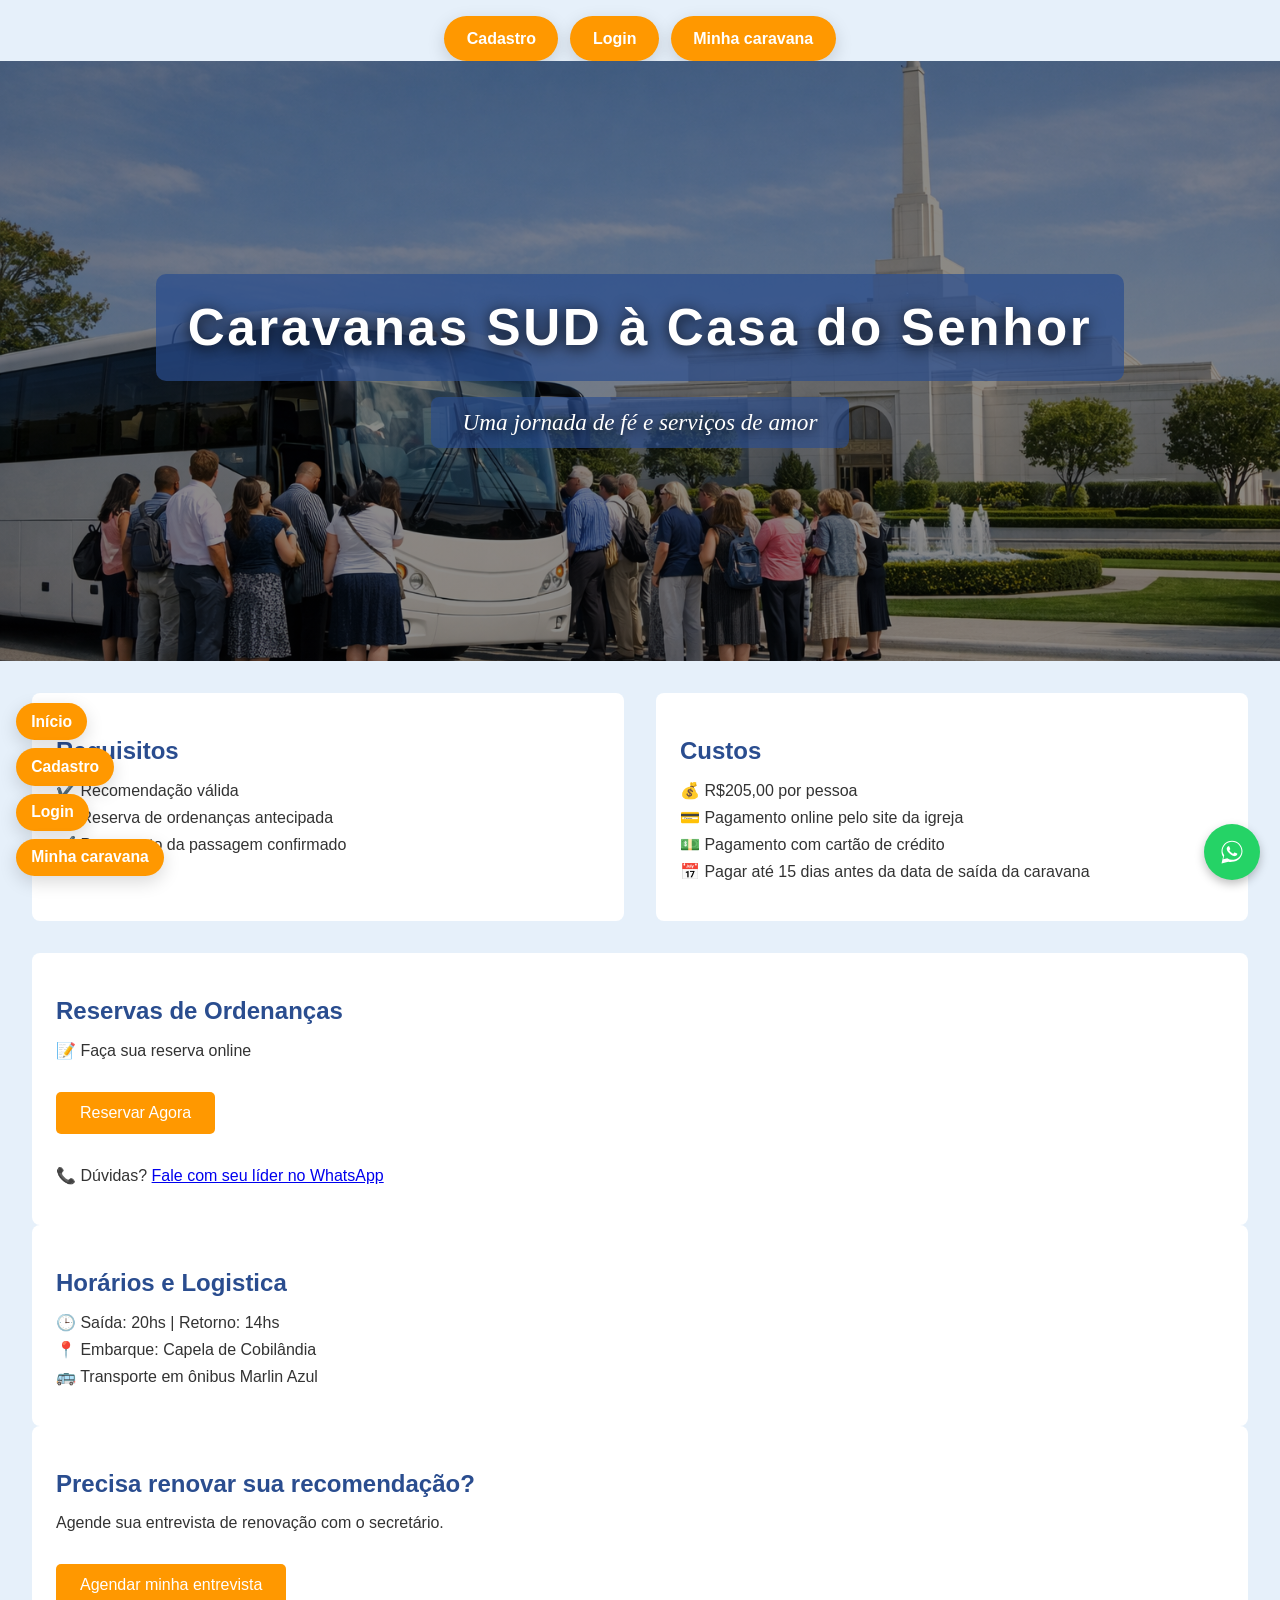
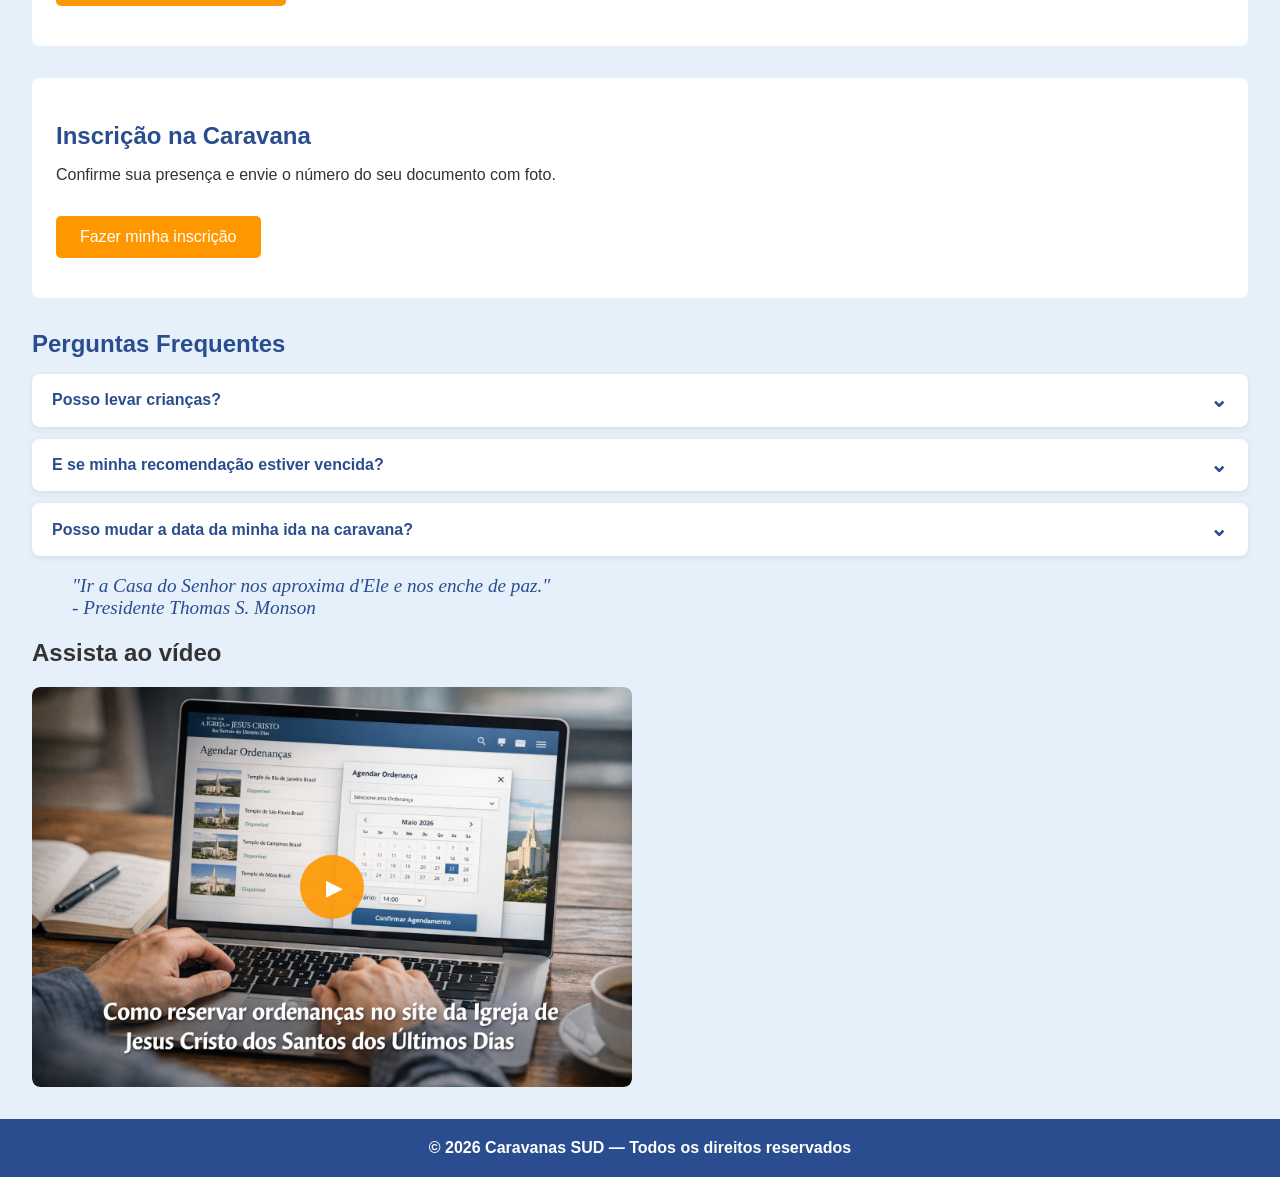
==== commit 05d9194f: "Merge branch 'main' into thierry001 Une as páginas de cadastro/login/minha_caravana (main) com o sis" ====
--- a/index.html
+++ b/index.html
@@ -6,20 +6,28 @@
     <title>Caravanas SUD ao Templo</title>
 	<!-- Estilos -->
     <link rel="stylesheet" href="css/base.css" />
+    <link rel="stylesheet" href="css/nav.css" />
     <link rel="stylesheet" href="css/modais.css" />
     <link rel="stylesheet" href="css/calendario.css" />
     <link rel="stylesheet" href="css/video.css" />
     <link rel="stylesheet" href="css/responsivo.css" />
 </head>
 <body>
-    <header>
-        <!-- Imagem do cabeçalho -->
-        <img src="img/onibus_com_templo.png" alt="Ônibus e templo" class="header-img" />
-        <!-- Texto sobre a imagem do cabeçalho -->
-        <div class="header-text">
-            <h1>Caravanas SUD à Casa do Senhor</h1>
-            <p class="subtitle">Uma jornada de fé e serviços de amor</p>
-        </div>
+    <header id="home">
+        <!-- Navegação principal -->
+		<nav class="top-nav" aria-label="Menu principal">
+			<a href="cadastro.html">Cadastro</a>
+			<a href="login.html">Login</a>
+			<a href="minha_caravana.html">Minha caravana</a>
+		</nav>
+		<!-- Imagem do cabeçalho + texto sobreposto (num wrapper próprio, pra não ficar atrás do menu) -->
+		<div class="header-hero">
+			<img src="img/onibus_com_templo.png" alt="Ônibus e templo" class="header-img" />
+			<div class="header-text">
+				<h1>Caravanas SUD à Casa do Senhor</h1>
+				<p class="subtitle">Uma jornada de fé e serviços de amor</p>
+			</div>
+		</div>
 	</header>
 
 	<main>
@@ -137,8 +145,21 @@
 		</svg>
 	</a>
 
+	<!-- Navegação flutuante para as páginas de cadastro/login/minha caravana (canto esquerdo, pra não bater com o WhatsApp) -->
+	<nav id="floating-nav" class="floating-nav" aria-label="Menu flutuante">
+		<a href="index.html" class="floating-link">Início</a>
+		<a href="cadastro.html" class="floating-link">Cadastro</a>
+		<a href="login.html" class="floating-link">Login</a>
+		<a href="minha_caravana.html" class="floating-link">Minha caravana</a>
+	</nav>
+
 	<!-- Modal de dúvidas, carregado de partials/modal-duvidas.html -->
 	<div data-partial="partials/modal-duvidas.html"></div>
+
+	<!-- Rodapé do site -->
+	<footer class="site-footer">
+		<p>© 2026 Caravanas SUD — Todos os direitos reservados</p>
+	</footer>
 
 	<!-- Scripts (nesta ordem: config primeiro, partials carregam os modais, depois cada funcionalidade) -->
 	<script src="js/config.js" defer></script>
--- a/css/base.css
+++ b/css/base.css
@@ -12,8 +12,10 @@
 
 /* Cabeçalho */
 header {
+	text-align: center;
+}
+.header-hero {
 	position: relative;
-	text-align: center;
 }
 .header-img {
 	width: 100%;
--- a/css/nav.css
+++ b/css/nav.css
@@ -0,0 +1,227 @@
+/* Navegação (menu superior e flutuante), rodapé, e páginas de cadastro/login/minha caravana */
+
+/* Menu superior (dentro do header) */
+.top-nav {
+	display: flex;
+	justify-content: center;
+	gap: 0.75rem;
+	flex-wrap: wrap;
+	margin: 1rem auto 0;
+	padding: 0 1rem;
+}
+.top-nav a,
+.top-nav button {
+	background-color: #FF9800;
+	color: white;
+	border: none;
+	display: inline-flex;
+	align-items: center;
+	justify-content: center;
+	padding: 0.85rem 1.4rem;
+	font-size: 1rem;
+	font-weight: 600;
+	border-radius: 999px;
+	cursor: pointer;
+	box-shadow: 0 6px 18px rgba(0, 0, 0, 0.15);
+	transition: transform 0.18s ease, background-color 0.18s ease, box-shadow 0.18s ease;
+	text-decoration: none;
+}
+.top-nav a:hover,
+.top-nav a:focus-visible,
+.top-nav button:hover,
+.top-nav button:focus-visible {
+	background-color: #ffb74d;
+	transform: translateY(-1px);
+	box-shadow: 0 8px 22px rgba(0, 0, 0, 0.2);
+}
+.top-nav a:focus-visible,
+.top-nav button:focus-visible {
+	outline: 3px solid rgba(255, 255, 255, 0.85);
+	outline-offset: 3px;
+}
+.top-nav .active {
+	background-color: #e57c00;
+}
+/* esconde o link da própria página no menu superior (ex: "Início" na index) */
+.top-nav a.active {
+	display: none;
+}
+
+/* Menu flutuante no canto inferior esquerdo (o direito já é do botão do WhatsApp) */
+.floating-nav {
+	position: fixed;
+	left: 1rem;
+	bottom: 1.5rem;
+	z-index: 150;
+	display: flex;
+	flex-direction: column;
+	gap: 0.5rem;
+	align-items: flex-start;
+}
+.floating-nav .floating-link {
+	background-color: #FF9800;
+	color: #fff;
+	padding: 0.6rem 0.95rem;
+	font-size: 0.98rem;
+	font-weight: 700;
+	border-radius: 999px;
+	text-decoration: none;
+	box-shadow: 0 6px 18px rgba(0, 0, 0, 0.15);
+	display: inline-flex;
+	align-items: center;
+	justify-content: center;
+}
+.floating-nav .floating-link:hover,
+.floating-nav .floating-link:focus-visible {
+	background-color: #ffb74d;
+	transform: translateY(-2px);
+	outline: 3px solid rgba(255,255,255,0.85);
+	outline-offset: 3px;
+}
+
+/* Cabeçalho das páginas de cadastro/login/minha caravana */
+.page-hero {
+	padding: 2rem 1rem;
+	background: linear-gradient(180deg, rgba(42,77,143,0.95) 0%, rgba(42,77,143,0.8) 100%);
+	color: white;
+}
+.page-hero h1 {
+	margin: 0;
+	font-size: 2.5rem;
+}
+.page-hero p {
+	margin: 0.75rem auto 0;
+	max-width: 760px;
+	font-size: 1.1rem;
+}
+
+/* Cartão de formulário (cadastro/login) */
+.form-page,
+.gallery-page {
+	padding: 2rem 1rem;
+}
+.form-card {
+	max-width: 520px;
+	margin: 0 auto;
+	background: white;
+	padding: 2rem;
+	border-radius: 14px;
+	box-shadow: 0 12px 36px rgba(0,0,0,0.12);
+}
+.form-card h2 {
+	margin-top: 0;
+}
+.form-card form {
+	display: grid;
+	gap: 1rem;
+}
+.form-card label {
+	display: grid;
+	gap: 0.35rem;
+	font-weight: 600;
+	color: #2A4D8F;
+}
+.form-card input {
+	padding: 0.9rem 1rem;
+	border: 1px solid #ccc;
+	border-radius: 10px;
+	font-size: 1rem;
+}
+.small-text {
+	margin-top: 1rem;
+	color: #555;
+}
+.small-text a {
+	color: #2A4D8F;
+	text-decoration: none;
+	font-weight: 700;
+}
+
+/* Galeria de templos (minha_caravana.html) */
+.temple-gallery {
+	display: grid;
+	grid-template-columns: repeat(auto-fit, minmax(320px, 1fr));
+	gap: 1.5rem;
+}
+.temple-card {
+	position: relative;
+	min-height: 380px;
+	border-radius: 18px;
+	overflow: hidden;
+	box-shadow: 0 20px 40px rgba(0,0,0,0.14);
+	background-size: cover;
+	background-position: center;
+}
+.temple-card::before {
+	content: '';
+	position: absolute;
+	top: 0;
+	left: 0;
+	right: 0;
+	bottom: 0;
+	background: linear-gradient(180deg, rgba(0,0,0,0.18) 0%, rgba(0,0,0,0.7) 100%);
+}
+.temple-card.rio {
+	background-image: url('../img/rio_de_janeiro.webp');
+}
+.temple-card.belo {
+	background-image: url('../img/belo_horizonte.webp');
+}
+.temple-content {
+	position: relative;
+	height: 100%;
+	display: flex;
+	flex-direction: column;
+	justify-content: flex-end;
+	padding: 2rem;
+	color: white;
+}
+.temple-title {
+	display: inline-block;
+	font-size: 2rem;
+	font-weight: 700;
+	margin-bottom: 1rem;
+}
+.schedule-list {
+	list-style: none;
+	padding: 0;
+	margin: 0;
+}
+.schedule-list li {
+	margin-bottom: 0.75rem;
+	font-size: 1rem;
+	line-height: 1.5;
+}
+.image-notes {
+	margin-top: 1.5rem;
+	text-align: center;
+	color: #444;
+}
+.image-notes code {
+	background: #f5f5f5;
+	padding: 0.2rem 0.4rem;
+	border-radius: 4px;
+}
+
+/* Rodapé do site */
+.site-footer {
+	background: #2A4D8F;
+	color: #fff;
+	text-align: center;
+	padding: 1.25rem 1rem;
+	position: relative;
+	z-index: 10;
+}
+.site-footer p {
+	margin: 0;
+	font-weight: 600;
+}
+
+@media (max-width: 680px) {
+	.page-hero h1 {
+		font-size: 2rem;
+	}
+	.top-nav {
+		justify-content: center;
+	}
+}
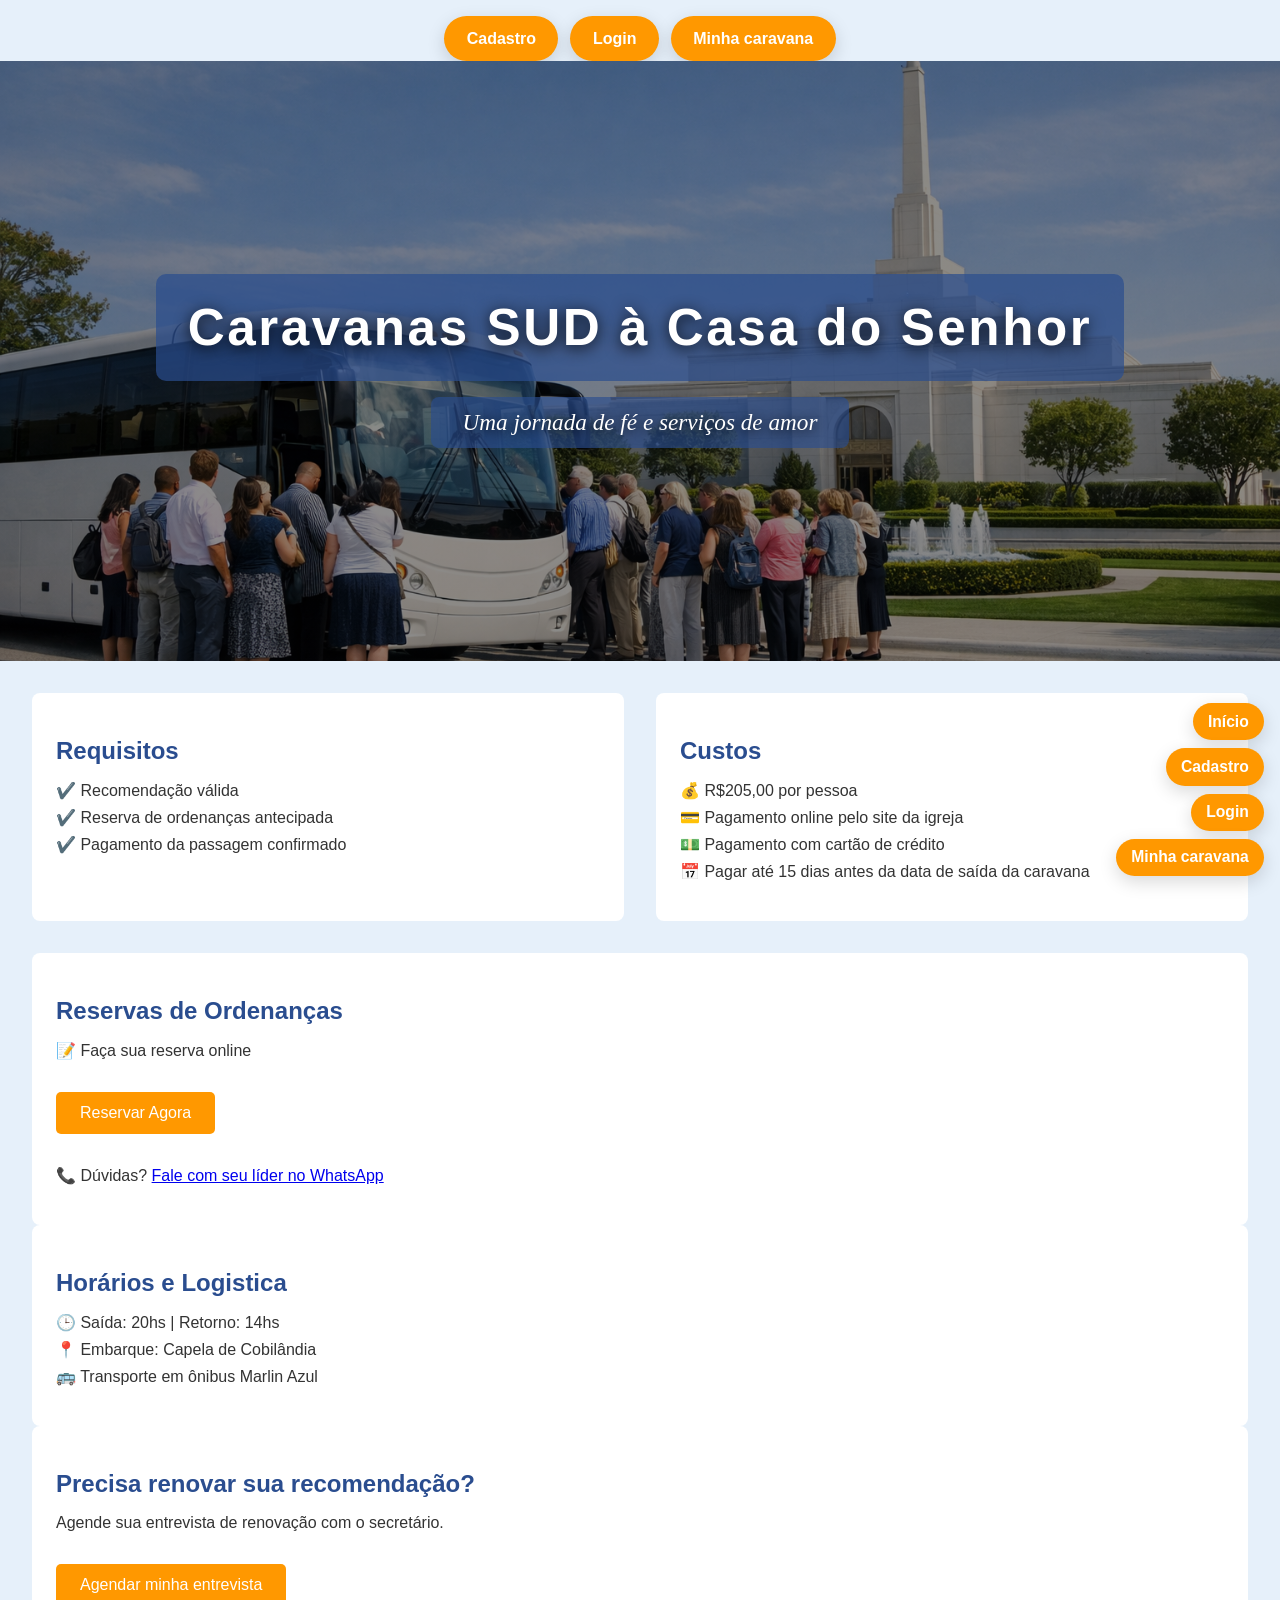
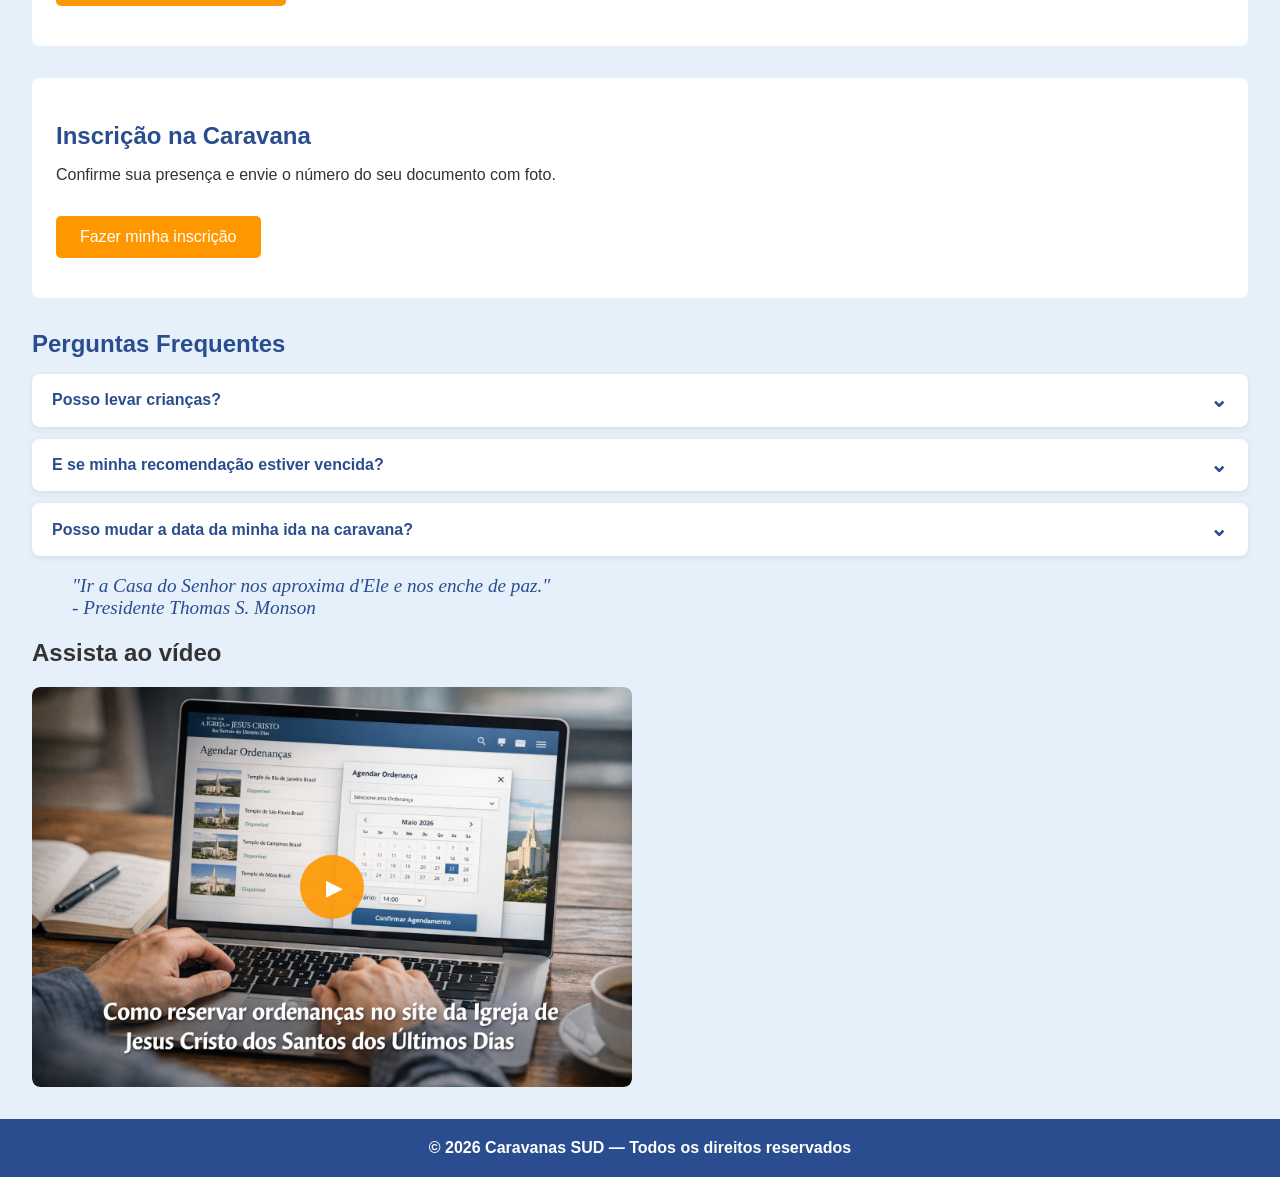
==== commit 42d59b33: "remoção botão whatsapp" ====
--- a/index.html
+++ b/index.html
@@ -138,14 +138,7 @@
 		<div data-partial="partials/modal-video.html"></div>
 	</main>
 
-	<!-- Botão flutuante de WhatsApp -->
-	<a id="btnWhatsappFlutuante" href="https://wa.me/5527988571560" target="_blank" rel="noopener" class="whatsapp-flutuante" aria-label="Falar com o líder no WhatsApp">
-		<svg viewBox="0 0 32 32" width="28" height="28" fill="#ffffff" aria-hidden="true">
-			<path d="M16.004 3C9.377 3 4 8.373 4 15c0 2.34.66 4.523 1.804 6.383L4 29l7.803-1.77A11.94 11.94 0 0 0 16.004 27C22.63 27 28 21.627 28 15S22.63 3 16.004 3Zm0 21.818a9.77 9.77 0 0 1-4.98-1.363l-.357-.213-4.63 1.05 1.08-4.51-.234-.37A9.78 9.78 0 0 1 5.2 15c0-5.965 4.84-10.818 10.804-10.818S26.8 9.035 26.8 15 21.968 24.818 16.004 24.818Zm5.4-7.34c-.296-.15-1.75-.865-2.02-.964-.272-.1-.47-.148-.668.148-.198.297-.766.964-.94 1.163-.173.198-.346.223-.643.074-.296-.148-1.252-.462-2.385-1.474-.882-.788-1.478-1.76-1.65-2.057-.173-.297-.018-.457.13-.605.134-.133.297-.347.445-.52.148-.174.198-.298.297-.496.099-.198.05-.372-.025-.52-.074-.149-.667-1.61-.914-2.204-.24-.578-.484-.5-.667-.51-.173-.008-.371-.01-.569-.01-.198 0-.52.074-.792.372-.272.297-1.04 1.017-1.04 2.48 0 1.463 1.065 2.876 1.213 3.075.148.198 2.096 3.2 5.078 4.487.71.306 1.263.489 1.694.626.712.227 1.36.195 1.872.118.571-.085 1.75-.716 1.997-1.408.247-.693.247-1.286.173-1.41-.074-.123-.271-.198-.568-.347Z"/>
-		</svg>
-	</a>
-
-	<!-- Navegação flutuante para as páginas de cadastro/login/minha caravana (canto esquerdo, pra não bater com o WhatsApp) -->
+	<!-- Navegação flutuante para as páginas de cadastro/login/minha caravana -->
 	<nav id="floating-nav" class="floating-nav" aria-label="Menu flutuante">
 		<a href="index.html" class="floating-link">Início</a>
 		<a href="cadastro.html" class="floating-link">Cadastro</a>
--- a/css/base.css
+++ b/css/base.css
@@ -181,23 +181,3 @@
 .recomendacao {
 	margin-bottom: 2rem;
 }
-
-/* Botão flutuante de WhatsApp */
-.whatsapp-flutuante {
-	position: fixed;
-	right: 1.25rem;
-	bottom: 1.25rem;
-	width: 56px;
-	height: 56px;
-	background-color: #25D366;
-	border-radius: 50%;
-	display: flex;
-	align-items: center;
-	justify-content: center;
-	box-shadow: 0 4px 10px rgba(0,0,0,0.25);
-	z-index: 200;
-	text-decoration: none;
-}
-.whatsapp-flutuante:hover {
-	background-color: #1ebe57;
-}
--- a/css/nav.css
+++ b/css/nav.css
@@ -47,16 +47,16 @@
 	display: none;
 }
 
-/* Menu flutuante no canto inferior esquerdo (o direito já é do botão do WhatsApp) */
+/* Menu flutuante no canto inferior direito */
 .floating-nav {
 	position: fixed;
-	left: 1rem;
+	right: 1rem;
 	bottom: 1.5rem;
 	z-index: 150;
 	display: flex;
 	flex-direction: column;
 	gap: 0.5rem;
-	align-items: flex-start;
+	align-items: flex-end;
 }
 .floating-nav .floating-link {
 	background-color: #FF9800;
--- a/css/responsivo.css
+++ b/css/responsivo.css
@@ -40,12 +40,6 @@
 	.busca-nome {
 		max-width: 100%;
 	}
-	.whatsapp-flutuante {
-		right: 1rem;
-		bottom: 1rem;
-		width: 50px;
-		height: 50px;
-	}
 }
 
 @media (max-width: 480px) {
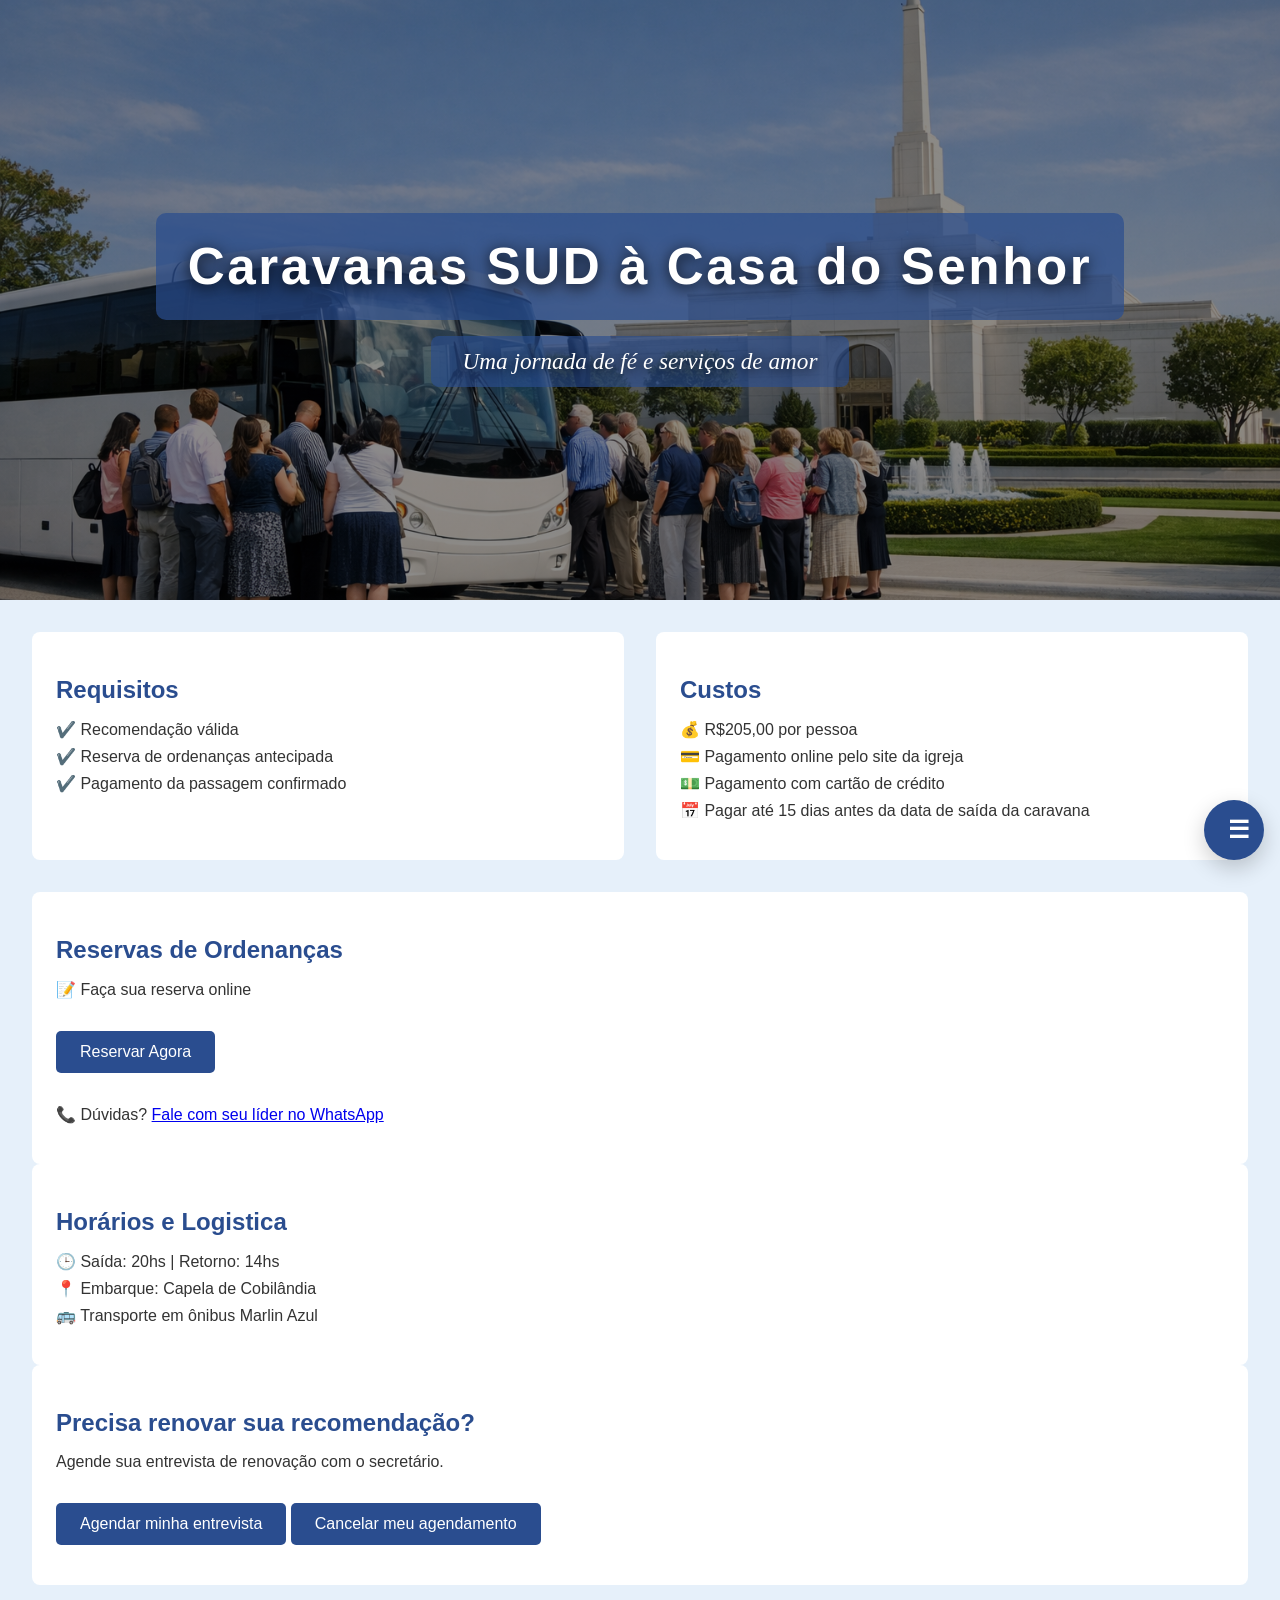
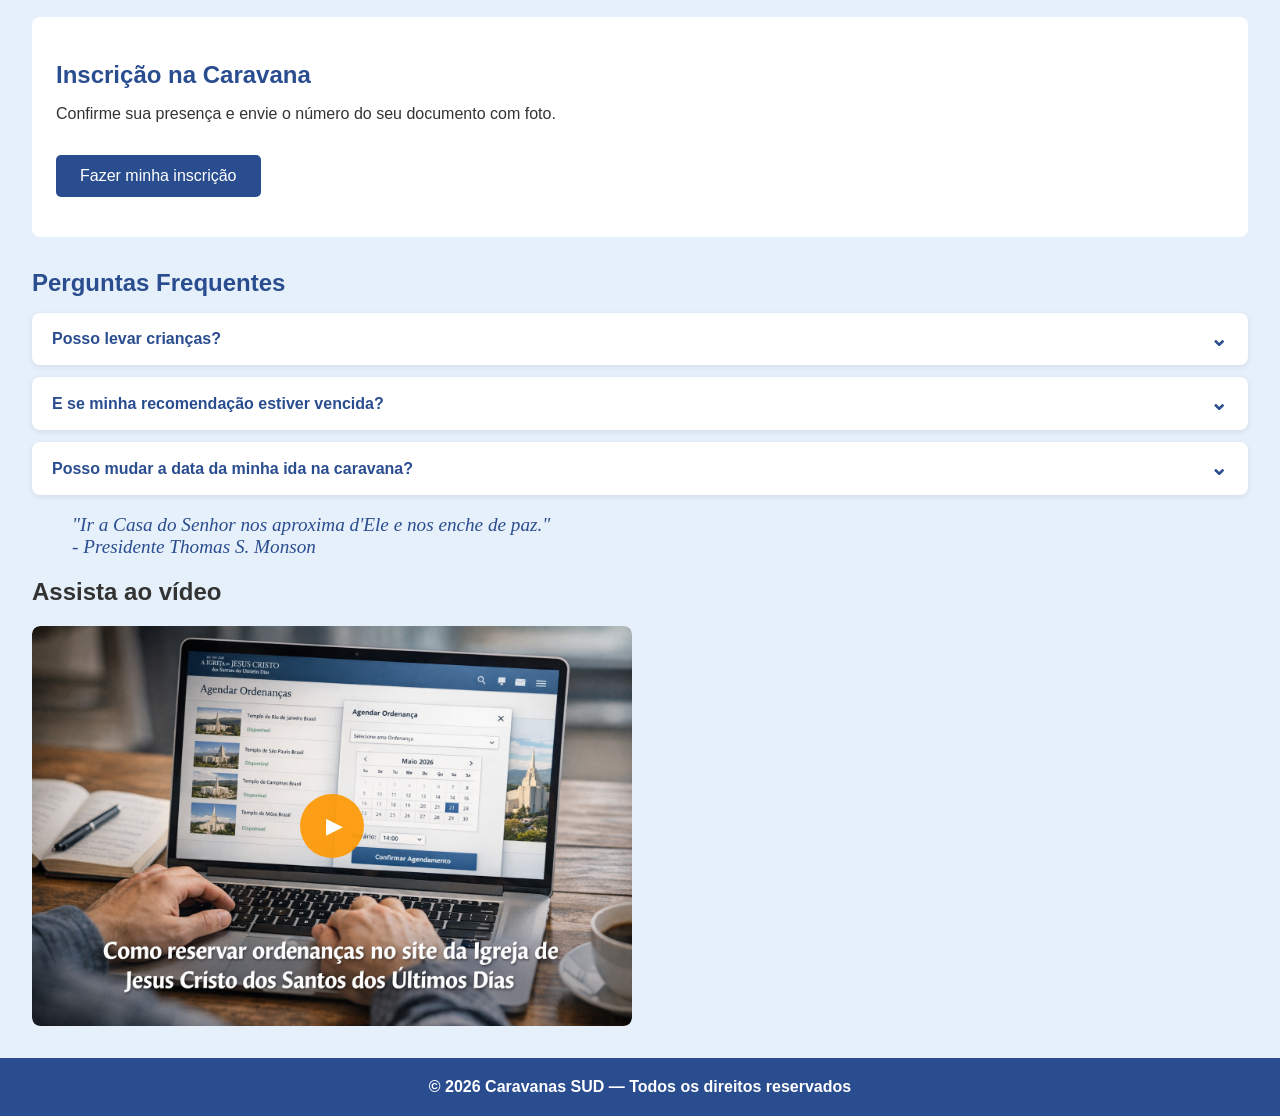
==== commit eda04f36: "feat: melhora UX e segurança do agendamento de entrevistas" ====
--- a/index.html
+++ b/index.html
@@ -14,12 +14,6 @@
 </head>
 <body>
     <header id="home">
-        <!-- Navegação principal -->
-		<nav class="top-nav" aria-label="Menu principal">
-			<a href="cadastro.html">Cadastro</a>
-			<a href="login.html">Login</a>
-			<a href="minha_caravana.html">Minha caravana</a>
-		</nav>
 		<!-- Imagem do cabeçalho + texto sobreposto (num wrapper próprio, pra não ficar atrás do menu) -->
 		<div class="header-hero">
 			<img src="img/onibus_com_templo.png" alt="Ônibus e templo" class="header-img" />
@@ -83,6 +77,7 @@
 				<h2>Precisa renovar sua recomendação?</h2>
 				<p>Agende sua entrevista de renovação com o secretário.</p>
 				<button id="btnAgendarEntrevista">Agendar minha entrevista</button>
+				<button id="btnCancelarEntrevista">Cancelar meu agendamento</button>
 			</div>
 		</section>
 
@@ -138,12 +133,15 @@
 		<div data-partial="partials/modal-video.html"></div>
 	</main>
 
-	<!-- Navegação flutuante para as páginas de cadastro/login/minha caravana -->
+	<!-- Navegação flutuante principal -->
 	<nav id="floating-nav" class="floating-nav" aria-label="Menu flutuante">
-		<a href="index.html" class="floating-link">Início</a>
-		<a href="cadastro.html" class="floating-link">Cadastro</a>
-		<a href="login.html" class="floating-link">Login</a>
-		<a href="minha_caravana.html" class="floating-link">Minha caravana</a>
+		<button type="button" id="floatingMainButton" class="floating-main-btn" aria-label="Abrir navegação rápida" aria-expanded="false">☰</button>
+		<div id="floatingMenu" class="floating-menu" aria-hidden="true">
+			<a href="index.html" class="floating-link">Início</a>
+			<a href="cadastro.html" class="floating-link">Cadastro</a>
+			<a href="login.html" class="floating-link">Login</a>
+			<a href="minha_caravana.html" class="floating-link">Minha caravana</a>
+		</div>
 	</nav>
 
 	<!-- Modal de dúvidas, carregado de partials/modal-duvidas.html -->
@@ -154,6 +152,28 @@
 		<p>© 2026 Caravanas SUD — Todos os direitos reservados</p>
 	</footer>
 
+	<script>
+		const floatingNav = document.getElementById('floating-nav');
+		const floatingMainButton = document.getElementById('floatingMainButton');
+		const floatingMenu = document.getElementById('floatingMenu');
+
+		if (floatingMainButton && floatingMenu) {
+			floatingMainButton.addEventListener('click', () => {
+				const isOpen = floatingNav.classList.toggle('is-open');
+				floatingMainButton.setAttribute('aria-expanded', String(isOpen));
+				floatingMenu.setAttribute('aria-hidden', String(!isOpen));
+			});
+
+			document.addEventListener('click', (event) => {
+				if (!floatingNav.contains(event.target)) {
+					floatingNav.classList.remove('is-open');
+					floatingMainButton.setAttribute('aria-expanded', 'false');
+					floatingMenu.setAttribute('aria-hidden', 'true');
+				}
+			});
+		}
+	</script>
+
 	<!-- Scripts (nesta ordem: config primeiro, partials carregam os modais, depois cada funcionalidade) -->
 	<script src="js/config.js" defer></script>
 	<script src="js/partials.js" defer></script>
--- a/css/base.css
+++ b/css/base.css
@@ -96,7 +96,7 @@
 
 /* Botões de ação */
 button {
-	background-color: #FF9800;
+	background-color: #2A4D8F;
 	color: white;
 	border: none;
 	padding: 0.75rem 1.5rem;
@@ -108,7 +108,7 @@
 	transition: background-color 0.15s ease, transform 0.1s ease;
 }
 button:hover {
-	background-color: #e08600;
+	background-color: #3d63a8;
 }
 button:active {
 	transform: scale(0.98);
--- a/css/nav.css
+++ b/css/nav.css
@@ -11,7 +11,7 @@
 }
 .top-nav a,
 .top-nav button {
-	background-color: #FF9800;
+	background-color: #2A4D8F;
 	color: white;
 	border: none;
 	display: inline-flex;
@@ -30,7 +30,7 @@
 .top-nav a:focus-visible,
 .top-nav button:hover,
 .top-nav button:focus-visible {
-	background-color: #ffb74d;
+	background-color: #3d63a8;
 	transform: translateY(-1px);
 	box-shadow: 0 8px 22px rgba(0, 0, 0, 0.2);
 }
@@ -40,7 +40,7 @@
 	outline-offset: 3px;
 }
 .top-nav .active {
-	background-color: #e57c00;
+	background-color: #1f3d78;
 }
 /* esconde o link da própria página no menu superior (ex: "Início" na index) */
 .top-nav a.active {
@@ -55,11 +55,43 @@
 	z-index: 150;
 	display: flex;
 	flex-direction: column;
+	align-items: flex-end;
+	gap: 0.5rem;
+}
+.floating-main-btn {
+	width: 3.75rem;
+	height: 3.75rem;
+	border: none;
+	border-radius: 50%;
+	background: #2A4D8F;
+	color: #fff;
+	font-size: 1.5rem;
+	font-weight: 700;
+	cursor: pointer;
+	box-shadow: 0 8px 22px rgba(0, 0, 0, 0.2);
+	transition: transform 0.18s ease, background-color 0.18s ease;
+}
+.floating-main-btn:hover,
+.floating-main-btn:focus-visible {
+	background-color: #3d63a8;
+	transform: translateY(-2px);
+	outline: 3px solid rgba(255,255,255,0.85);
+	outline-offset: 3px;
+}
+.floating-menu {
+	display: none;
+	flex-direction: column;
 	gap: 0.5rem;
 	align-items: flex-end;
 }
+.floating-nav.is-open .floating-menu {
+	display: flex;
+}
+.floating-nav.is-open .floating-main-btn {
+	transform: rotate(90deg);
+}
 .floating-nav .floating-link {
-	background-color: #FF9800;
+	background-color: #2A4D8F;
 	color: #fff;
 	padding: 0.6rem 0.95rem;
 	font-size: 0.98rem;
@@ -73,7 +105,7 @@
 }
 .floating-nav .floating-link:hover,
 .floating-nav .floating-link:focus-visible {
-	background-color: #ffb74d;
+	background-color: #3d63a8;
 	transform: translateY(-2px);
 	outline: 3px solid rgba(255,255,255,0.85);
 	outline-offset: 3px;
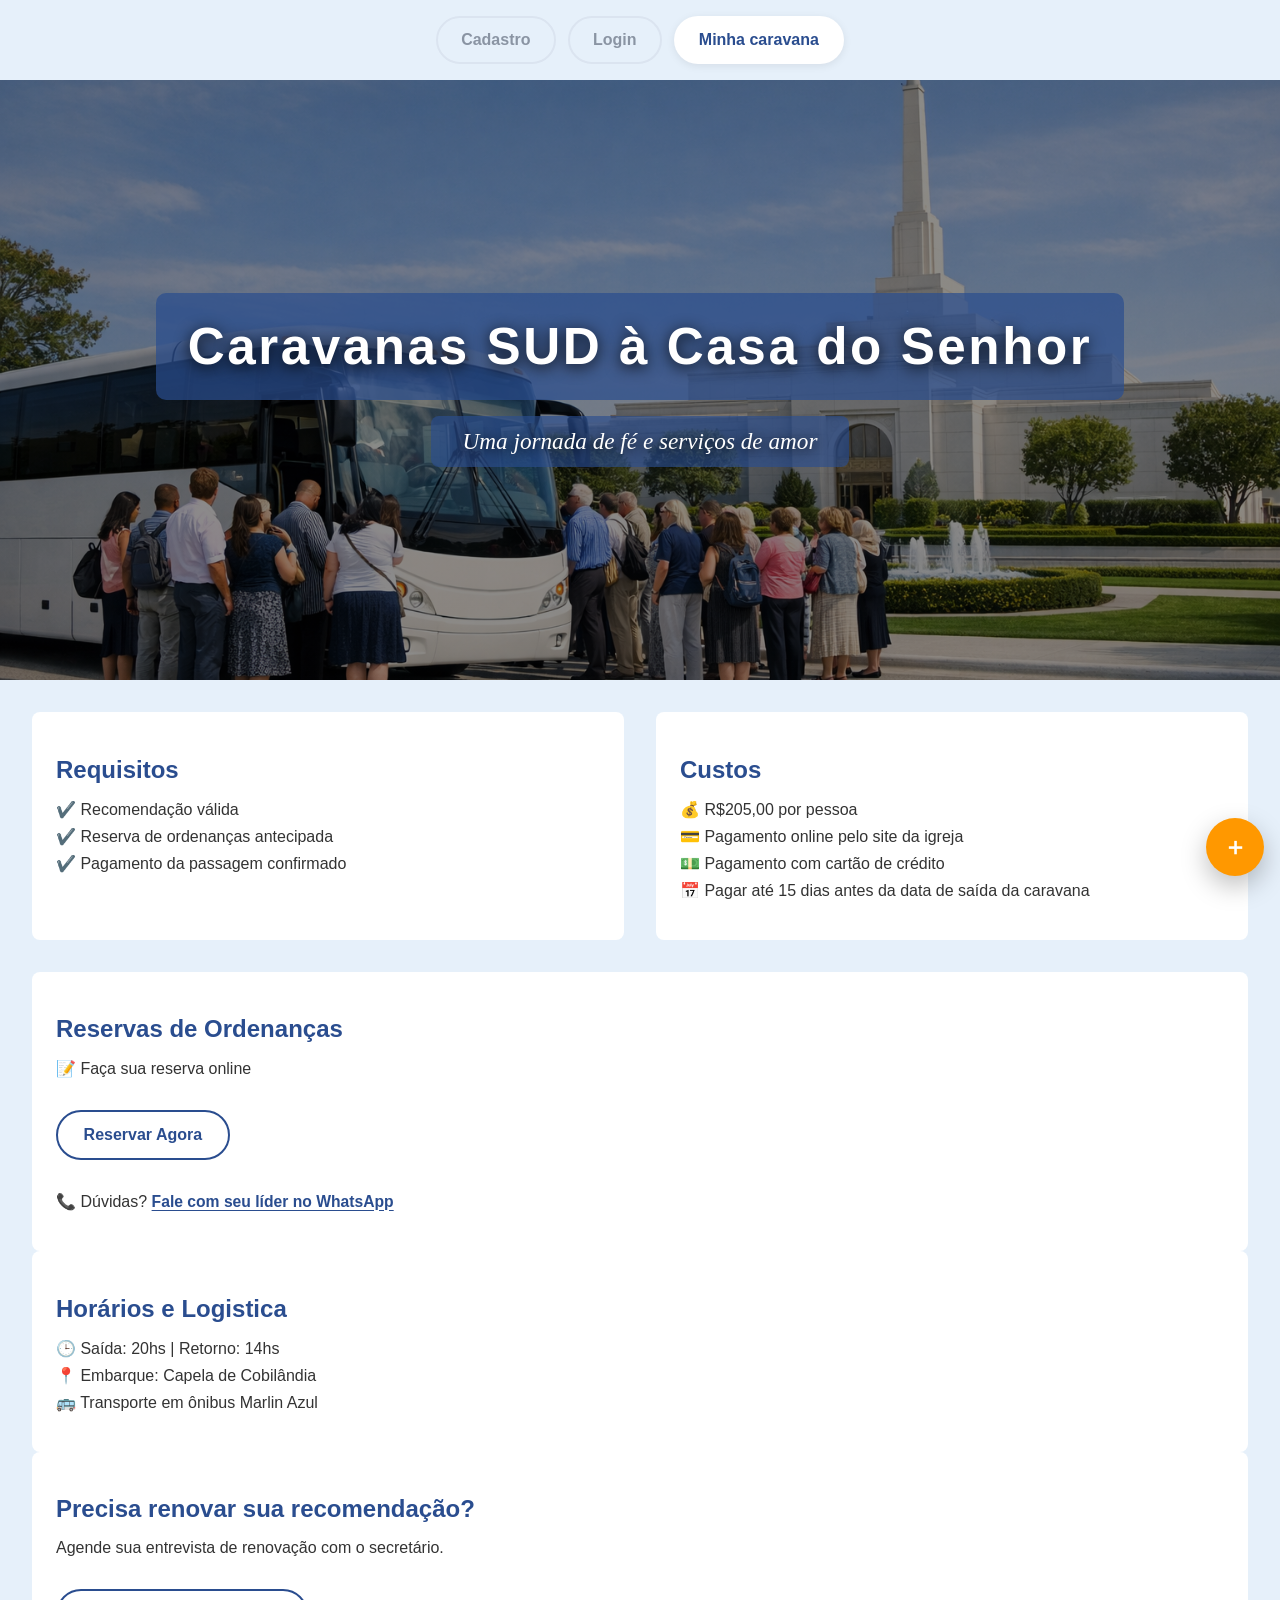
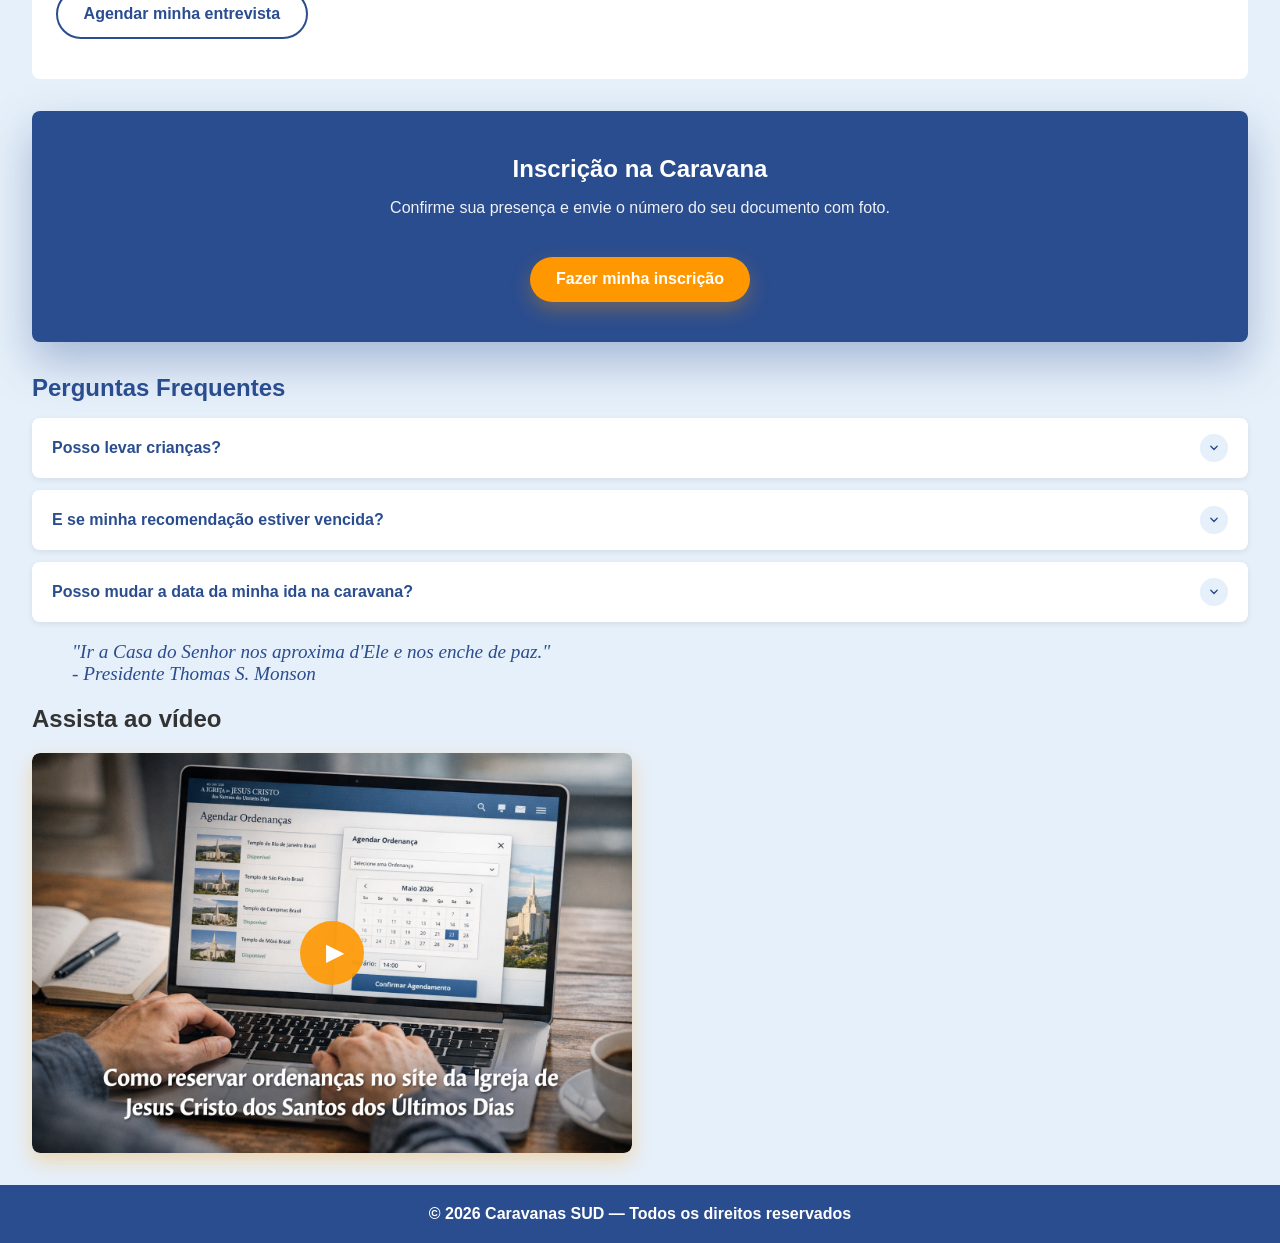
==== commit 260532de: "mudança visual" ====
--- a/index.html
+++ b/index.html
@@ -14,6 +14,12 @@
 </head>
 <body>
     <header id="home">
+        <!-- Navegação principal -->
+		<nav class="top-nav" aria-label="Menu principal">
+			<a href="cadastro.html" class="stub">Cadastro</a>
+			<a href="login.html" class="stub">Login</a>
+			<a href="minha_caravana.html">Minha caravana</a>
+		</nav>
 		<!-- Imagem do cabeçalho + texto sobreposto (num wrapper próprio, pra não ficar atrás do menu) -->
 		<div class="header-hero">
 			<img src="img/onibus_com_templo.png" alt="Ônibus e templo" class="header-img" />
@@ -58,8 +64,8 @@
 				<h2>Reservas de Ordenanças</h2>
 				<p>📝 Faça sua reserva online</p>
 				<!-- Botão de reserva -->
-				<button onclick="window.open('https://www.churchofjesuschrist.org/', '_blank')">Reservar Agora</button>
-				<p>📞 Dúvidas? <a id="linkDuvidasWhatsapp" href="https://wa.me/5527988571560" target="_blank" rel="noopener">Fale com seu líder no WhatsApp</a></p>
+				<button class="btn-secundario" onclick="window.open('https://www.churchofjesuschrist.org/', '_blank')">Reservar Agora</button>
+				<p>📞 Dúvidas? <button type="button" id="linkDuvidasWhatsapp" class="btn-link">Fale com seu líder no WhatsApp</button></p>
 			</div>
 			<!-- Cartão de horários e logística -->
 			<div class="card">
@@ -76,14 +82,13 @@
 			<div class="card">
 				<h2>Precisa renovar sua recomendação?</h2>
 				<p>Agende sua entrevista de renovação com o secretário.</p>
-				<button id="btnAgendarEntrevista">Agendar minha entrevista</button>
-				<button id="btnCancelarEntrevista">Cancelar meu agendamento</button>
+				<button id="btnAgendarEntrevista" class="btn-secundario">Agendar minha entrevista</button>
 			</div>
 		</section>
 
 		<!-- Seção de inscrição -->
 		<section class="inscricao">
-			<div class="card">
+			<div class="card card-destaque">
 				<h2>Inscrição na Caravana</h2>
 				<p>Confirme sua presença e envie o número do seu documento com foto.</p>
 				<button id="btnAbrirInscricao">Fazer minha inscrição</button>
@@ -133,16 +138,15 @@
 		<div data-partial="partials/modal-video.html"></div>
 	</main>
 
-	<!-- Navegação flutuante principal -->
-	<nav id="floating-nav" class="floating-nav" aria-label="Menu flutuante">
-		<button type="button" id="floatingMainButton" class="floating-main-btn" aria-label="Abrir navegação rápida" aria-expanded="false">☰</button>
-		<div id="floatingMenu" class="floating-menu" aria-hidden="true">
-			<a href="index.html" class="floating-link">Início</a>
-			<a href="cadastro.html" class="floating-link">Cadastro</a>
-			<a href="login.html" class="floating-link">Login</a>
+	<!-- Menu flutuante (FAB): bolinha "+" que expande com os links -->
+	<div class="floating-nav">
+		<div id="fabLinks" class="floating-nav-links" hidden>
 			<a href="minha_caravana.html" class="floating-link">Minha caravana</a>
+			<a href="cadastro.html" class="floating-link stub">Cadastro</a>
+			<a href="login.html" class="floating-link stub">Login</a>
 		</div>
-	</nav>
+		<button type="button" id="fabToggle" class="fab-toggle" aria-label="Abrir menu" aria-expanded="false">＋</button>
+	</div>
 
 	<!-- Modal de dúvidas, carregado de partials/modal-duvidas.html -->
 	<div data-partial="partials/modal-duvidas.html"></div>
@@ -152,30 +156,9 @@
 		<p>© 2026 Caravanas SUD — Todos os direitos reservados</p>
 	</footer>
 
-	<script>
-		const floatingNav = document.getElementById('floating-nav');
-		const floatingMainButton = document.getElementById('floatingMainButton');
-		const floatingMenu = document.getElementById('floatingMenu');
-
-		if (floatingMainButton && floatingMenu) {
-			floatingMainButton.addEventListener('click', () => {
-				const isOpen = floatingNav.classList.toggle('is-open');
-				floatingMainButton.setAttribute('aria-expanded', String(isOpen));
-				floatingMenu.setAttribute('aria-hidden', String(!isOpen));
-			});
-
-			document.addEventListener('click', (event) => {
-				if (!floatingNav.contains(event.target)) {
-					floatingNav.classList.remove('is-open');
-					floatingMainButton.setAttribute('aria-expanded', 'false');
-					floatingMenu.setAttribute('aria-hidden', 'true');
-				}
-			});
-		}
-	</script>
-
 	<!-- Scripts (nesta ordem: config primeiro, partials carregam os modais, depois cada funcionalidade) -->
 	<script src="js/config.js" defer></script>
+	<script src="js/nav.js" defer></script>
 	<script src="js/partials.js" defer></script>
 	<script src="js/video.js" defer></script>
 	<script src="js/inscricao.js" defer></script>
--- a/css/base.css
+++ b/css/base.css
@@ -94,24 +94,76 @@
 	margin-bottom: 0.5rem;
 }
 
-/* Botões de ação */
+/* Cartão de destaque (CTA principal, ex: Inscrição na Caravana) */
+.card-destaque {
+	background-color: #2A4D8F;
+	text-align: center;
+	box-shadow: 0 20px 45px rgba(42,77,143,0.35);
+}
+.card-destaque h2 {
+	color: #fff;
+}
+.card-destaque p {
+	color: rgba(255,255,255,0.92);
+	max-width: 520px;
+	margin: 0 auto 1.5rem;
+}
+.card-destaque button {
+	transition: background-color 0.15s ease, transform 0.15s ease, box-shadow 0.15s ease;
+}
+.card-destaque button:hover {
+	transform: translateY(-2px);
+}
+
+/* Botões de ação: primário sólido laranja (padrão) */
 button {
-	background-color: #2A4D8F;
+	background-color: #FF9800;
 	color: white;
 	border: none;
-	padding: 0.75rem 1.5rem;
+	padding: 0.85rem 1.6rem;
 	font-size: 1rem;
+	font-weight: 700;
 	font-family: inherit;
-	border-radius: 5px;
+	border-radius: 999px;
 	cursor: pointer;
 	margin: 1rem 0;
-	transition: background-color 0.15s ease, transform 0.1s ease;
+	box-shadow: 0 8px 20px rgba(255,152,0,0.3);
+	transition: background-color 0.15s ease, transform 0.1s ease, box-shadow 0.15s ease;
 }
 button:hover {
-	background-color: #3d63a8;
+	background-color: #e08600;
 }
 button:active {
 	transform: scale(0.98);
+}
+button:disabled {
+	opacity: 0.45;
+	cursor: not-allowed;
+	box-shadow: none;
+	transform: none;
+}
+button:disabled:hover {
+	background-color: #FF9800;
+}
+
+/* Botão de link de texto (ex: "Fale com seu líder no WhatsApp") */
+.btn-link {
+	background: none;
+	border: none;
+	color: #2A4D8F;
+	font-weight: 700;
+	font-size: 0.98rem;
+	cursor: pointer;
+	padding: 0;
+	margin: 0;
+	box-shadow: none;
+	text-decoration: underline;
+	text-underline-offset: 3px;
+	display: inline;
+}
+.btn-link:hover {
+	background: none;
+	color: #FF9800;
 }
 
 /* Perguntas frequentes */
@@ -140,15 +192,22 @@
 	display: none;
 }
 .faq summary::after {
-	content: '⌄';
-	font-size: 1.3rem;
-	line-height: 1;
-	color: #2A4D8F;
+	content: '';
 	flex: none;
-	transition: transform 0.2s ease;
+	width: 28px;
+	height: 28px;
+	border-radius: 50%;
+	background-color: #E6F0FA;
+	background-image: url("data:image/svg+xml,%3Csvg xmlns='http://www.w3.org/2000/svg' viewBox='0 0 20 20' fill='none' stroke='%232A4D8F' stroke-width='2' stroke-linecap='round' stroke-linejoin='round'%3E%3Cpath d='M5.5 7.5L10 12L14.5 7.5'/%3E%3C/svg%3E");
+	background-repeat: no-repeat;
+	background-position: center;
+	background-size: 14px;
+	transition: transform 0.2s ease, background-color 0.2s ease;
 }
 .faq details[open] summary::after {
 	transform: rotate(180deg);
+	background-color: #2A4D8F;
+	background-image: url("data:image/svg+xml,%3Csvg xmlns='http://www.w3.org/2000/svg' viewBox='0 0 20 20' fill='none' stroke='%23ffffff' stroke-width='2' stroke-linecap='round' stroke-linejoin='round'%3E%3Cpath d='M5.5 7.5L10 12L14.5 7.5'/%3E%3C/svg%3E");
 }
 .faq details[open] summary {
 	margin-bottom: 0.5rem;
--- a/css/nav.css
+++ b/css/nav.css
@@ -6,48 +6,50 @@
 	justify-content: center;
 	gap: 0.75rem;
 	flex-wrap: wrap;
-	margin: 1rem auto 0;
+	margin: 1rem auto;
 	padding: 0 1rem;
 }
-.top-nav a,
-.top-nav button {
-	background-color: #2A4D8F;
-	color: white;
-	border: none;
+.top-nav a {
+	background-color: #fff;
+	color: #2A4D8F;
+	border: 2px solid transparent;
 	display: inline-flex;
 	align-items: center;
 	justify-content: center;
-	padding: 0.85rem 1.4rem;
+	padding: 0.8rem 1.45rem;
 	font-size: 1rem;
-	font-weight: 600;
+	font-weight: 700;
 	border-radius: 999px;
 	cursor: pointer;
-	box-shadow: 0 6px 18px rgba(0, 0, 0, 0.15);
-	transition: transform 0.18s ease, background-color 0.18s ease, box-shadow 0.18s ease;
+	box-shadow: 0 2px 8px rgba(0, 0, 0, 0.08);
+	transition: background-color 0.15s ease, box-shadow 0.15s ease;
 	text-decoration: none;
 }
 .top-nav a:hover,
-.top-nav a:focus-visible,
-.top-nav button:hover,
-.top-nav button:focus-visible {
-	background-color: #3d63a8;
-	transform: translateY(-1px);
-	box-shadow: 0 8px 22px rgba(0, 0, 0, 0.2);
-}
-.top-nav a:focus-visible,
-.top-nav button:focus-visible {
-	outline: 3px solid rgba(255, 255, 255, 0.85);
+.top-nav a:focus-visible {
+	background-color: #F0F6FC;
+}
+.top-nav a:focus-visible {
+	outline: 3px solid rgba(42, 77, 143, 0.4);
 	outline-offset: 3px;
-}
-.top-nav .active {
-	background-color: #1f3d78;
 }
 /* esconde o link da própria página no menu superior (ex: "Início" na index) */
 .top-nav a.active {
 	display: none;
 }
-
-/* Menu flutuante no canto inferior direito */
+/* páginas ainda sem função real (protótipo visual) ficam com visual apagado */
+.top-nav a.stub {
+	background-color: transparent;
+	color: #8a94a3;
+	border-color: #dbe4f0;
+	box-shadow: none;
+}
+.top-nav a.stub:hover {
+	background-color: transparent;
+	border-color: #c3d0e0;
+}
+
+/* Menu flutuante no canto inferior direito (FAB: bolinha "+" que expande) */
 .floating-nav {
 	position: fixed;
 	right: 1rem;
@@ -56,45 +58,22 @@
 	display: flex;
 	flex-direction: column;
 	align-items: flex-end;
+	gap: 0.6rem;
+}
+.floating-nav-links {
+	display: flex;
+	flex-direction: column;
+	align-items: flex-end;
 	gap: 0.5rem;
 }
-.floating-main-btn {
-	width: 3.75rem;
-	height: 3.75rem;
-	border: none;
-	border-radius: 50%;
-	background: #2A4D8F;
-	color: #fff;
-	font-size: 1.5rem;
-	font-weight: 700;
-	cursor: pointer;
-	box-shadow: 0 8px 22px rgba(0, 0, 0, 0.2);
-	transition: transform 0.18s ease, background-color 0.18s ease;
-}
-.floating-main-btn:hover,
-.floating-main-btn:focus-visible {
-	background-color: #3d63a8;
-	transform: translateY(-2px);
-	outline: 3px solid rgba(255,255,255,0.85);
-	outline-offset: 3px;
-}
-.floating-menu {
+.floating-nav-links[hidden] {
 	display: none;
-	flex-direction: column;
-	gap: 0.5rem;
-	align-items: flex-end;
-}
-.floating-nav.is-open .floating-menu {
-	display: flex;
-}
-.floating-nav.is-open .floating-main-btn {
-	transform: rotate(90deg);
-}
-.floating-nav .floating-link {
-	background-color: #2A4D8F;
-	color: #fff;
-	padding: 0.6rem 0.95rem;
-	font-size: 0.98rem;
+}
+.floating-link {
+	background-color: #fff;
+	color: #2A4D8F;
+	padding: 0.65rem 1.1rem;
+	font-size: 0.92rem;
 	font-weight: 700;
 	border-radius: 999px;
 	text-decoration: none;
@@ -102,13 +81,40 @@
 	display: inline-flex;
 	align-items: center;
 	justify-content: center;
-}
-.floating-nav .floating-link:hover,
-.floating-nav .floating-link:focus-visible {
-	background-color: #3d63a8;
-	transform: translateY(-2px);
-	outline: 3px solid rgba(255,255,255,0.85);
+	animation: slideUp 0.18s ease;
+}
+.floating-link:hover,
+.floating-link:focus-visible {
+	background-color: #F0F6FC;
+	outline: 3px solid rgba(42, 77, 143, 0.4);
 	outline-offset: 3px;
+}
+.floating-link.stub {
+	color: #8a94a3;
+}
+.fab-toggle {
+	width: 58px;
+	height: 58px;
+	border-radius: 50%;
+	background-color: #FF9800;
+	color: #fff;
+	border: none;
+	box-shadow: 0 10px 26px rgba(0, 0, 0, 0.25);
+	cursor: pointer;
+	display: flex;
+	align-items: center;
+	justify-content: center;
+	font-size: 1.5rem;
+	font-weight: 700;
+	padding: 0;
+	margin: 0;
+}
+.fab-toggle:hover {
+	background-color: #e08600;
+}
+@keyframes slideUp {
+	from { opacity: 0; transform: translateY(10px); }
+	to { opacity: 1; transform: translateY(0); }
 }
 
 /* Cabeçalho das páginas de cadastro/login/minha caravana */
@@ -191,13 +197,14 @@
 	left: 0;
 	right: 0;
 	bottom: 0;
-	background: linear-gradient(180deg, rgba(0,0,0,0.18) 0%, rgba(0,0,0,0.7) 100%);
+	background: linear-gradient(180deg, rgba(0,0,0,0.15) 0%, rgba(20,30,50,0.85) 58%, rgba(20,30,50,0.94) 100%);
 }
 .temple-card.rio {
-	background-image: url('../img/rio_de_janeiro.webp');
+	background-image: url('../img/rio_de_janeiro.jpg');
+	background-position: center 78%;
 }
 .temple-card.belo {
-	background-image: url('../img/belo_horizonte.webp');
+	background-image: url('../img/belo_horizonte.jpg');
 }
 .temple-content {
 	position: relative;
@@ -220,19 +227,73 @@
 	margin: 0;
 }
 .schedule-list li {
-	margin-bottom: 0.75rem;
-	font-size: 1rem;
-	line-height: 1.5;
-}
-.image-notes {
-	margin-top: 1.5rem;
-	text-align: center;
-	color: #444;
-}
-.image-notes code {
-	background: #f5f5f5;
-	padding: 0.2rem 0.4rem;
-	border-radius: 4px;
+	display: flex;
+	align-items: center;
+	justify-content: space-between;
+	gap: 1rem;
+	padding: 0.75rem 0.9rem;
+	background: rgba(255, 255, 255, 0.1);
+	border-radius: 10px;
+	margin-bottom: 0.5rem;
+}
+.schedule-label {
+	font-weight: 700;
+	font-size: 0.95rem;
+}
+.schedule-range {
+	font-size: 0.85rem;
+	opacity: 0.85;
+	margin-top: 0.15rem;
+}
+.schedule-badge {
+	padding: 0.3rem 0.75rem;
+	border-radius: 999px;
+	font-size: 0.75rem;
+	font-weight: 700;
+	white-space: nowrap;
+	flex: none;
+}
+.schedule-badge.disponivel {
+	background: #E5F4EA;
+	color: #1E7B34;
+}
+.schedule-badge.em-breve {
+	background: #FFF3E0;
+	color: #B15B00;
+}
+.schedule-badge.encerrada {
+	background: #EEF1F5;
+	color: #8A94A3;
+}
+
+/* Legenda de status acima da galeria de templos */
+.status-legend {
+	display: flex;
+	gap: 1.25rem;
+	flex-wrap: wrap;
+	margin-bottom: 1.25rem;
+	font-size: 0.85rem;
+	color: #4a5568;
+}
+.status-legend span {
+	display: inline-flex;
+	align-items: center;
+	gap: 0.4rem;
+}
+.status-dot {
+	width: 10px;
+	height: 10px;
+	border-radius: 50%;
+	display: inline-block;
+}
+.status-dot.disponivel {
+	background: #1E7B34;
+}
+.status-dot.em-breve {
+	background: #B15B00;
+}
+.status-dot.encerrada {
+	background: #8A94A3;
 }
 
 /* Rodapé do site */
--- a/css/modais.css
+++ b/css/modais.css
@@ -11,7 +11,7 @@
 	padding: 0.75rem 1rem;
 	font-size: 1rem;
 	border: 1px solid #ccc;
-	border-radius: 5px;
+	border-radius: 10px;
 }
 .resultados-busca {
 	list-style: none;
@@ -119,11 +119,14 @@
 	flex-wrap: wrap;
 }
 .btn-secundario {
-	background-color: #e2e6ea;
-	color: #333;
+	background: transparent;
+	color: #2A4D8F;
+	border: 2px solid #2A4D8F;
+	box-shadow: none;
 }
 .btn-secundario:hover {
-	background-color: #d3d8dd;
+	background-color: #2A4D8F;
+	color: #fff;
 }
 .modal-fechar {
 	position: absolute;
@@ -154,7 +157,7 @@
 	padding: 0.65rem 1rem;
 	font-size: 1rem;
 	border: 1px solid #ccc;
-	border-radius: 5px;
+	border-radius: 10px;
 	margin: 0.5rem 0 1rem;
 }
 
@@ -170,7 +173,7 @@
 	font-family: inherit;
 	color: #333;
 	border: 1px solid #ccc;
-	border-radius: 5px;
+	border-radius: 10px;
 	margin: 0.5rem 0 1rem;
 	background-color: #fff;
 	background-image: url("data:image/svg+xml,%3Csvg xmlns='http://www.w3.org/2000/svg' viewBox='0 0 20 20' fill='%232A4D8F'%3E%3Cpath d='M5.25 7.5L10 12.25L14.75 7.5H5.25Z'/%3E%3C/svg%3E");
@@ -204,20 +207,31 @@
 
 /* Lista de assuntos (modal de dúvidas) */
 .lista-assuntos {
-	list-style: none;
+	display: flex;
+	flex-direction: column;
+	gap: 0.6rem;
+}
+.assunto-btn {
+	text-align: left;
+	padding: 0.85rem 1.1rem;
+	border-radius: 12px;
+	border: 2px solid #dbe4f0;
+	background: #fff;
+	color: #333;
+	font-weight: 600;
+	font-size: 1rem;
+	cursor: pointer;
+	box-shadow: none;
 	margin: 0;
-	padding: 0;
-}
-.lista-assuntos li {
-	padding: 0.75rem 1rem;
-	border: 1px solid #ddd;
-	border-radius: 5px;
-	margin-bottom: 0.6rem;
-	cursor: pointer;
-	transition: background-color 0.15s ease, border-color 0.15s ease;
-}
-.lista-assuntos li:hover {
+	transition: background-color 0.15s ease, border-color 0.15s ease, color 0.15s ease;
+}
+.assunto-btn:hover {
 	background-color: #E6F0FA;
 	border-color: #2A4D8F;
 	color: #2A4D8F;
 }
+.assunto-btn.selecionado {
+	background-color: #2A4D8F;
+	border-color: #2A4D8F;
+	color: #fff;
+}
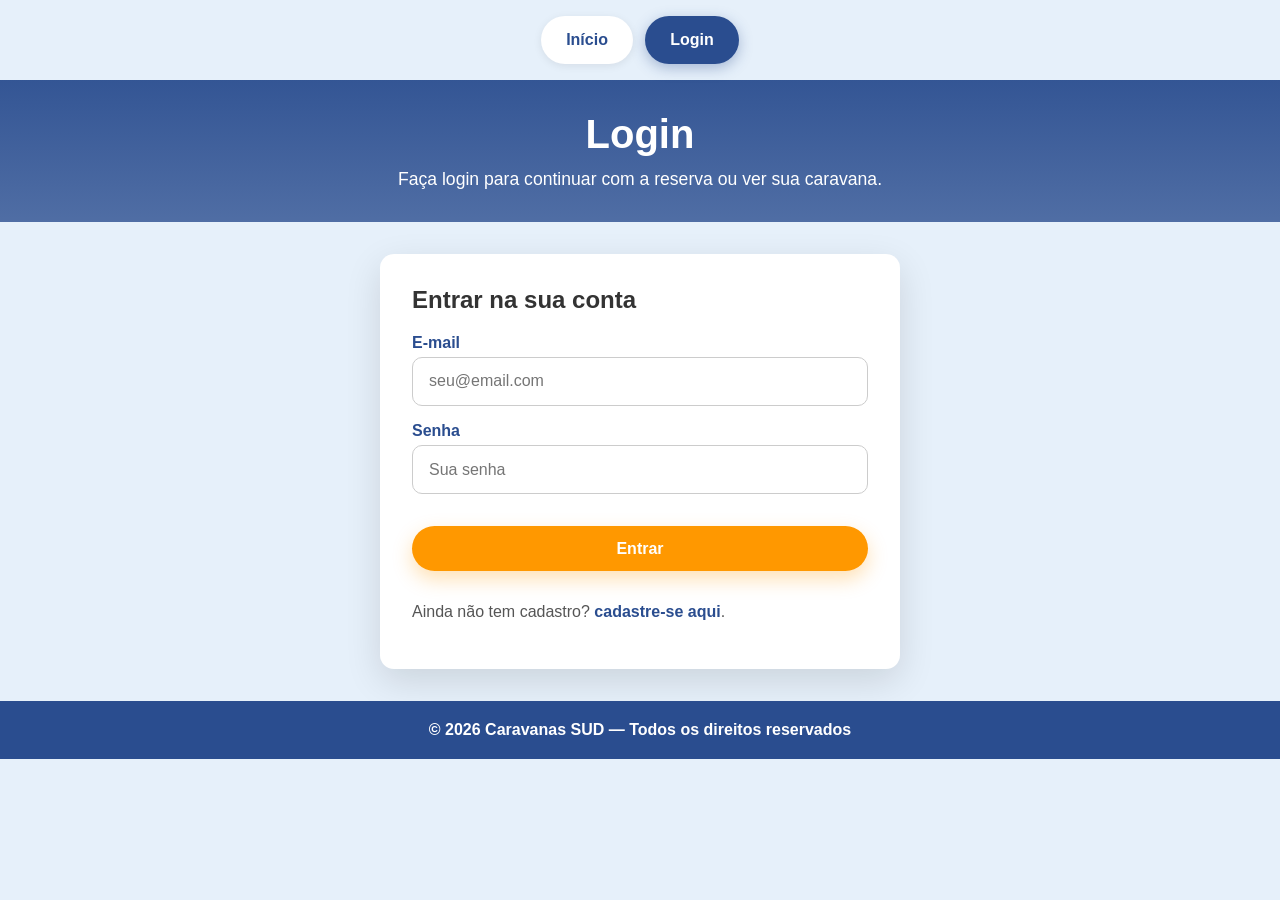
==== commit 3b333b33: "login e validação" ====
--- a/index.html
+++ b/index.html
@@ -16,8 +16,8 @@
     <header id="home">
         <!-- Navegação principal -->
 		<nav class="top-nav" aria-label="Menu principal">
-			<a href="cadastro.html" class="stub">Cadastro</a>
-			<a href="login.html" class="stub">Login</a>
+			<a href="index.html" class="active">Início</a>
+			<a href="login.html">Login</a>
 			<a href="minha_caravana.html">Minha caravana</a>
 		</nav>
 		<!-- Imagem do cabeçalho + texto sobreposto (num wrapper próprio, pra não ficar atrás do menu) -->
@@ -142,8 +142,7 @@
 	<div class="floating-nav">
 		<div id="fabLinks" class="floating-nav-links" hidden>
 			<a href="minha_caravana.html" class="floating-link">Minha caravana</a>
-			<a href="cadastro.html" class="floating-link stub">Cadastro</a>
-			<a href="login.html" class="floating-link stub">Login</a>
+			<a href="login.html" class="floating-link">Login</a>
 		</div>
 		<button type="button" id="fabToggle" class="fab-toggle" aria-label="Abrir menu" aria-expanded="false">＋</button>
 	</div>
@@ -158,6 +157,7 @@
 
 	<!-- Scripts (nesta ordem: config primeiro, partials carregam os modais, depois cada funcionalidade) -->
 	<script src="js/config.js" defer></script>
+	<script src="js/auth.js" defer></script>
 	<script src="js/nav.js" defer></script>
 	<script src="js/partials.js" defer></script>
 	<script src="js/video.js" defer></script>
--- a/css/nav.css
+++ b/css/nav.css
@@ -33,9 +33,15 @@
 	outline: 3px solid rgba(42, 77, 143, 0.4);
 	outline-offset: 3px;
 }
-/* esconde o link da própria página no menu superior (ex: "Início" na index) */
+/* destaca o link da página atual no menu superior (ex: "Início" na index) */
 .top-nav a.active {
-	display: none;
+	background-color: #2A4D8F;
+	color: #fff;
+	box-shadow: 0 4px 14px rgba(42, 77, 143, 0.35);
+}
+.top-nav a.active:hover,
+.top-nav a.active:focus-visible {
+	background-color: #2A4D8F;
 }
 /* páginas ainda sem função real (protótipo visual) ficam com visual apagado */
 .top-nav a.stub {
@@ -47,6 +53,11 @@
 .top-nav a.stub:hover {
 	background-color: transparent;
 	border-color: #c3d0e0;
+}
+/* links escondidos via JS (auth.js) -- precisa sobrescrever o display do link */
+.top-nav a[hidden],
+.floating-link[hidden] {
+	display: none;
 }
 
 /* Menu flutuante no canto inferior direito (FAB: bolinha "+" que expande) */
